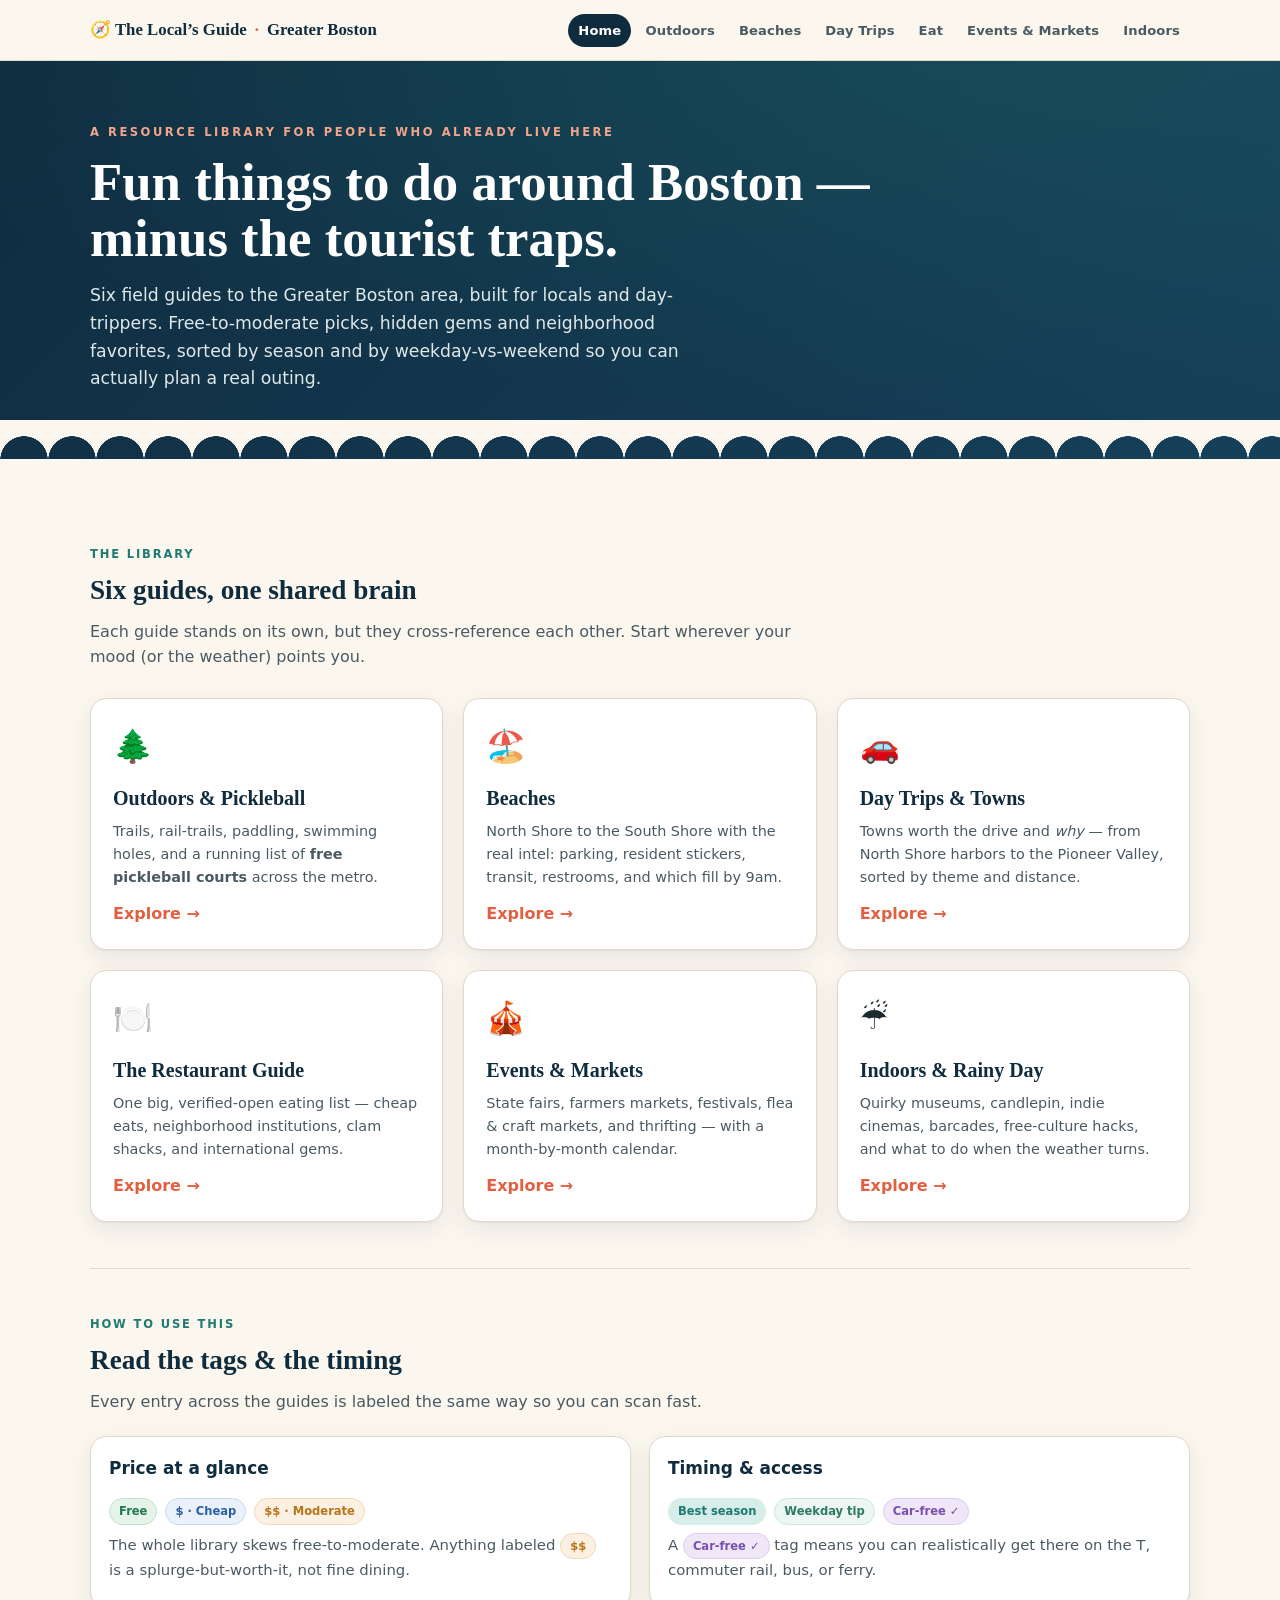
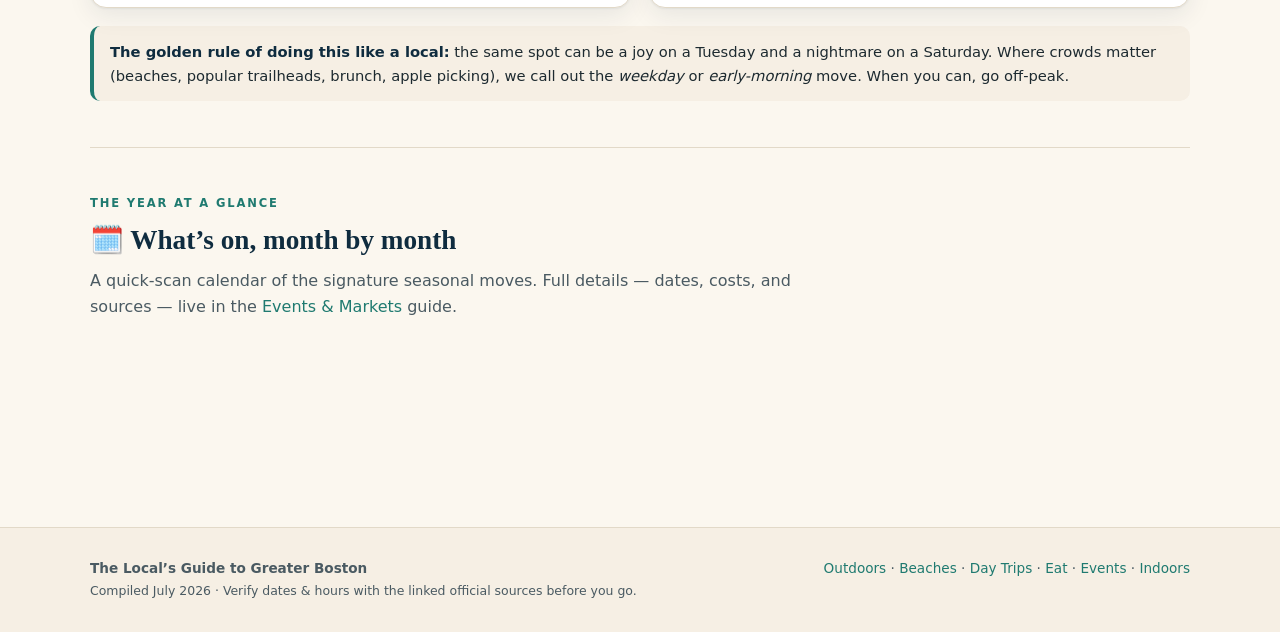
==== boston-guide/index.html @ 4d0a85d5 "Add Boston local's guide scaffolding: design system and home page Co-Authored-By: Claude Opus 4.8 <n" ====
<!DOCTYPE html>
<html lang="en">
<head>
<meta charset="utf-8">
<meta name="viewport" content="width=device-width, initial-scale=1">
<title>The Local's Guide to Greater Boston</title>
<meta name="description" content="A locals-first resource library for the Greater Boston area: outdoor recreation, beaches, day trips, restaurants, events & markets, and rainy-day ideas. Free-to-moderate, hidden gems over tourist traps.">
<link rel="stylesheet" href="guide.css">
</head>
<body>
<header class="topbar">
  <div class="wrap">
    <a class="brand" href="index.html">🧭 The Local&rsquo;s Guide <span class="dot">·</span> Greater Boston</a>
    <nav class="navlinks">
      <a href="index.html" class="active">Home</a>
      <a href="outdoor.html">Outdoors</a>
      <a href="beaches.html">Beaches</a>
      <a href="daytrips.html">Day Trips</a>
      <a href="restaurants.html">Eat</a>
      <a href="events.html">Events &amp; Markets</a>
      <a href="indoor.html">Indoors</a>
    </nav>
  </div>
</header>

<section class="hero">
  <div class="wrap">
    <p class="eyebrow">A resource library for people who already live here</p>
    <h1>Fun things to do around Boston &mdash;<br>minus the tourist traps.</h1>
    <p>Six field guides to the Greater Boston area, built for locals and day-trippers. Free-to-moderate picks, hidden gems and neighborhood favorites, sorted by season and by weekday-vs-weekend so you can actually plan a real outing.</p>
  </div>
  <div class="wave"></div>
</section>

<main>
<div class="wrap">

  <section class="section" id="library">
    <p class="kicker">The Library</p>
    <h2>Six guides, one shared brain</h2>
    <p class="lede">Each guide stands on its own, but they cross-reference each other. Start wherever your mood (or the weather) points you.</p>

    <div class="hub">
      <a class="hubcard" href="outdoor.html">
        <span class="ic">🌲</span>
        <h3>Outdoors &amp; Pickleball</h3>
        <p>Trails, rail-trails, paddling, swimming holes, and a running list of <strong>free pickleball courts</strong> across the metro.</p>
        <span class="arrow">Explore →</span>
      </a>
      <a class="hubcard" href="beaches.html">
        <span class="ic">🏖️</span>
        <h3>Beaches</h3>
        <p>North Shore to the South Shore with the real intel: parking, resident stickers, transit, restrooms, and which fill by 9am.</p>
        <span class="arrow">Explore →</span>
      </a>
      <a class="hubcard" href="daytrips.html">
        <span class="ic">🚗</span>
        <h3>Day Trips &amp; Towns</h3>
        <p>Towns worth the drive and <em>why</em> &mdash; from North Shore harbors to the Pioneer Valley, sorted by theme and distance.</p>
        <span class="arrow">Explore →</span>
      </a>
      <a class="hubcard" href="restaurants.html">
        <span class="ic">🍽️</span>
        <h3>The Restaurant Guide</h3>
        <p>One big, verified-open eating list &mdash; cheap eats, neighborhood institutions, clam shacks, and international gems.</p>
        <span class="arrow">Explore →</span>
      </a>
      <a class="hubcard" href="events.html">
        <span class="ic">🎪</span>
        <h3>Events &amp; Markets</h3>
        <p>State fairs, farmers markets, festivals, flea &amp; craft markets, and thrifting &mdash; with a month-by-month calendar.</p>
        <span class="arrow">Explore →</span>
      </a>
      <a class="hubcard" href="indoor.html">
        <span class="ic">☔</span>
        <h3>Indoors &amp; Rainy Day</h3>
        <p>Quirky museums, candlepin, indie cinemas, barcades, free-culture hacks, and what to do when the weather turns.</p>
        <span class="arrow">Explore →</span>
      </a>
    </div>
  </section>

  <hr class="divider">

  <section class="section" id="how">
    <p class="kicker">How to use this</p>
    <h2>Read the tags &amp; the timing</h2>
    <p class="lede">Every entry across the guides is labeled the same way so you can scan fast.</p>

    <div class="grid cols-2">
      <div class="card">
        <h4>Price at a glance</h4>
        <div class="legend">
          <span class="tag free">Free</span>
          <span class="tag cheap">$ &middot; Cheap</span>
          <span class="tag mod">$$ &middot; Moderate</span>
        </div>
        <p class="small">The whole library skews free-to-moderate. Anything labeled <span class="tag mod">$$</span> is a splurge-but-worth-it, not fine dining.</p>
      </div>
      <div class="card">
        <h4>Timing &amp; access</h4>
        <div class="legend">
          <span class="tag season">Best season</span>
          <span class="tag weekday">Weekday tip</span>
          <span class="tag transit">Car-free ✓</span>
        </div>
        <p class="small">A <span class="tag transit">Car-free ✓</span> tag means you can realistically get there on the T, commuter rail, bus, or ferry.</p>
      </div>
    </div>

    <div class="callout tip">
      <strong>The golden rule of doing this like a local:</strong> the same spot can be a joy on a Tuesday and a nightmare on a Saturday. Where crowds matter (beaches, popular trailheads, brunch, apple picking), we call out the <em>weekday</em> or <em>early-morning</em> move. When you can, go off-peak.
    </div>
  </section>

  <hr class="divider">

  <!-- CALENDAR PLACEHOLDER: populated from events research -->
  <section class="section" id="calendar">
    <p class="kicker">The year at a glance</p>
    <h2>🗓️ What&rsquo;s on, month by month</h2>
    <p class="lede">A quick-scan calendar of the signature seasonal moves. Full details &mdash; dates, costs, and sources &mdash; live in the <a href="events.html">Events &amp; Markets</a> guide.</p>
    <div class="calgrid" id="year-calendar">
      <!-- filled in after events research -->
    </div>
  </section>

</div>
</main>

<footer>
  <div class="wrap">
    <div>
      <strong>The Local&rsquo;s Guide to Greater Boston</strong><br>
      <span class="updated">Compiled July 2026 · Verify dates &amp; hours with the linked official sources before you go.</span>
    </div>
    <div class="backlink">
      <a href="outdoor.html">Outdoors</a> ·
      <a href="beaches.html">Beaches</a> ·
      <a href="daytrips.html">Day Trips</a> ·
      <a href="restaurants.html">Eat</a> ·
      <a href="events.html">Events</a> ·
      <a href="indoor.html">Indoors</a>
    </div>
  </div>
</footer>
</body>
</html>
---- boston-guide/guide.css ----
/* ===========================================================
   Greater Boston Local's Guide — shared design system
   Coastal New England palette · editorial travel-guide look
   Light + dark aware · print friendly · fully responsive
   =========================================================== */

:root {
  --navy:      #0f2c3f;
  --navy-2:    #16405a;
  --teal:      #1f7a70;
  --teal-soft: #d7ede9;
  --sand:      #f6efe4;
  --sand-2:    #efe4d2;
  --coral:     #e2603f;
  --coral-2:   #f2a58c;
  --gold:      #d99b2b;
  --ink:       #1d2a30;
  --ink-soft:  #4a5a62;
  --line:      #e2d9c8;
  --card:      #ffffff;
  --bg:        #fbf7ef;
  --shadow:    0 1px 2px rgba(15,44,63,.06), 0 8px 24px rgba(15,44,63,.08);
  --radius:    16px;
  --maxw:      1140px;
  --sans: "Segoe UI", system-ui, -apple-system, Roboto, Helvetica, Arial, sans-serif;
  --serif: Georgia, "Iowan Old Style", "Palatino Linotype", "Times New Roman", serif;
}

@media (prefers-color-scheme: dark) {
  :root {
    --navy: #cfe6ea; --navy-2:#9fc6cf;
    --sand:#16232a; --sand-2:#1b2c33;
    --ink:#e8eef0; --ink-soft:#a9bcc2;
    --line:#2a3d45; --card:#152329; --bg:#0e1a1f;
    --teal:#4fb3a6; --teal-soft:#173b39;
    --shadow: 0 1px 2px rgba(0,0,0,.3), 0 10px 28px rgba(0,0,0,.35);
  }
}

* { box-sizing: border-box; }
html { scroll-behavior: smooth; }
body {
  margin: 0; background: var(--bg); color: var(--ink);
  font-family: var(--sans); line-height: 1.6;
  -webkit-font-smoothing: antialiased;
}
a { color: var(--teal); text-decoration: none; }
a:hover { text-decoration: underline; }
img { max-width: 100%; }

.wrap { max-width: var(--maxw); margin: 0 auto; padding: 0 20px; }

/* ---------- Top nav ---------- */
.topbar {
  position: sticky; top: 0; z-index: 50;
  background: color-mix(in srgb, var(--bg) 86%, transparent);
  backdrop-filter: blur(10px);
  border-bottom: 1px solid var(--line);
}
.topbar .wrap { display: flex; align-items: center; gap: 18px; height: 60px; }
.brand { font-family: var(--serif); font-weight: 700; color: var(--navy);
  font-size: 1.05rem; white-space: nowrap; display:flex; align-items:center; gap:8px; }
.brand:hover { text-decoration: none; }
.brand .dot { color: var(--coral); }
.navlinks { margin-left: auto; display: flex; gap: 4px; flex-wrap: wrap; }
.navlinks a {
  color: var(--ink-soft); font-size: .82rem; font-weight: 600;
  padding: 6px 10px; border-radius: 999px; letter-spacing: .01em;
}
.navlinks a:hover { background: var(--teal-soft); color: var(--navy); text-decoration: none; }
.navlinks a.active { background: var(--navy); color: #fff; }

/* ---------- Hero ---------- */
.hero {
  background:
    radial-gradient(1200px 400px at 80% -10%, color-mix(in srgb, var(--teal) 30%, transparent), transparent),
    linear-gradient(135deg, var(--navy), var(--navy-2));
  color: #f4efe4; padding: 62px 0 66px; position: relative; overflow: hidden;
}
.hero .wrap { position: relative; z-index: 2; }
.hero .eyebrow { text-transform: uppercase; letter-spacing: .22em; font-size: .72rem;
  color: var(--coral-2); font-weight: 700; margin: 0 0 14px; }
.hero h1 { font-family: var(--serif); font-size: clamp(2rem, 5vw, 3.3rem);
  line-height: 1.05; margin: 0 0 16px; color: #fff; }
.hero p { font-size: 1.08rem; max-width: 640px; color: #dfe8ea; margin: 0; }
.hero .wave { position:absolute; left:0; right:0; bottom:-1px; height:40px; z-index:1;
  background: var(--bg);
  -webkit-mask: radial-gradient(24px at 24px 40px, transparent 98%, #000) repeat-x;
  mask: radial-gradient(24px at 24px 40px, transparent 98%, #000) repeat-x;
  -webkit-mask-size: 48px 40px; mask-size: 48px 40px; }

/* ---------- Section headings ---------- */
main { padding: 40px 0 80px; }
.section { margin: 46px 0; scroll-margin-top: 76px; }
.section > h2 {
  font-family: var(--serif); font-size: 1.7rem; color: var(--navy);
  margin: 0 0 6px; display: flex; align-items: center; gap: 12px;
}
.section > h2 .ic { font-size: 1.5rem; }
.section > .lede { color: var(--ink-soft); margin: 0 0 22px; max-width: 720px; }
h3 { font-family: var(--serif); color: var(--navy); font-size: 1.25rem; margin: 30px 0 12px; }
.kicker { text-transform: uppercase; letter-spacing: .16em; font-size: .72rem;
  color: var(--teal); font-weight: 700; margin: 0 0 6px; }

/* ---------- Cards ---------- */
.grid { display: grid; gap: 18px; }
.grid.cols-2 { grid-template-columns: repeat(2, 1fr); }
.grid.cols-3 { grid-template-columns: repeat(3, 1fr); }
@media (max-width: 860px){ .grid.cols-2, .grid.cols-3 { grid-template-columns: 1fr; } }

.card {
  background: var(--card); border: 1px solid var(--line); border-radius: var(--radius);
  padding: 18px 18px 16px; box-shadow: var(--shadow); position: relative;
}
.card h4 { margin: 0 0 4px; font-size: 1.06rem; color: var(--navy);
  font-family: var(--sans); font-weight: 700; }
.card .where { font-size: .8rem; color: var(--teal); font-weight: 600; margin: 0 0 8px;
  display:flex; align-items:center; gap:5px; }
.card p { margin: 8px 0; font-size: .93rem; }
.card .meta { display: flex; flex-wrap: wrap; gap: 6px; margin-top: 10px; }

/* ---------- Tags / pills ---------- */
.tag { display: inline-flex; align-items:center; gap:4px;
  font-size: .72rem; font-weight: 600; padding: 3px 9px; border-radius: 999px;
  background: var(--sand-2); color: var(--ink-soft); border: 1px solid var(--line); }
.tag.free   { background: #e5f3e8; color: #1f7a4d; border-color:#bfe3ca; }
.tag.cheap  { background: #eaf1fb; color: #2b5fa8; border-color:#c7d9f2; }
.tag.mod    { background: #fbf0e2; color: #b9741a; border-color:#f0d9b6; }
.tag.season { background: var(--teal-soft); color: var(--teal); border-color: transparent; }
.tag.transit{ background:#efe7f7; color:#7a4fb0; border-color:#ddccf0; }
.tag.weekday{ background:#eef6f2; color:#2c7a63; border-color:#cbe6db; }
@media (prefers-color-scheme: dark){
  .tag.free{background:#14331f;color:#7fd6a0;border-color:#1f5236}
  .tag.cheap{background:#132a44;color:#8fb8ec;border-color:#244163}
  .tag.mod{background:#3a2a12;color:#e2b06a;border-color:#5a411c}
  .tag.transit{background:#2a1f3d;color:#c3a6ea;border-color:#41335e}
  .tag.weekday{background:#12312a;color:#78cbb2;border-color:#1f4a40}
}

/* ---------- Callout ---------- */
.callout { border-left: 4px solid var(--coral); background: var(--sand);
  border-radius: 10px; padding: 14px 16px; margin: 18px 0; font-size: .92rem; }
.callout.tip { border-color: var(--teal); }
.callout strong { color: var(--navy); }

/* ---------- Tables (calendars, quick lists) ---------- */
.tablewrap { overflow-x: auto; border-radius: var(--radius); border: 1px solid var(--line);
  box-shadow: var(--shadow); }
table { border-collapse: collapse; width: 100%; min-width: 560px; background: var(--card); }
th, td { text-align: left; padding: 11px 14px; border-bottom: 1px solid var(--line);
  font-size: .9rem; vertical-align: top; }
thead th { background: var(--navy); color: #fff; font-size: .78rem;
  text-transform: uppercase; letter-spacing: .06em; position: sticky; top: 0; }
tbody tr:hover { background: color-mix(in srgb, var(--teal-soft) 50%, transparent); }
td .mo { font-weight: 700; color: var(--coral); }

/* ---------- Calendar chips ---------- */
.calgrid { display: grid; grid-template-columns: repeat(4, 1fr); gap: 12px; }
@media (max-width: 860px){ .calgrid { grid-template-columns: repeat(2,1fr);} }
@media (max-width: 520px){ .calgrid { grid-template-columns: 1fr;} }
.mcard { background: var(--card); border:1px solid var(--line); border-radius: 14px;
  padding: 14px; box-shadow: var(--shadow); }
.mcard h4 { margin:0 0 8px; color: var(--coral); font-family: var(--serif);
  font-size: 1.05rem; border-bottom: 1px dashed var(--line); padding-bottom: 6px; }
.mcard ul { margin: 0; padding-left: 16px; font-size: .84rem; }
.mcard li { margin: 4px 0; }

/* ---------- Anchor list / TOC ---------- */
.toc { display: grid; grid-template-columns: repeat(3,1fr); gap: 12px; margin: 26px 0; }
@media (max-width: 860px){ .toc { grid-template-columns: 1fr 1fr; } }
@media (max-width: 520px){ .toc { grid-template-columns: 1fr; } }
.toc a { display: flex; gap: 10px; align-items: center; background: var(--card);
  border: 1px solid var(--line); border-radius: 12px; padding: 12px 14px;
  color: var(--navy); font-weight: 600; font-size: .92rem; box-shadow: var(--shadow); }
.toc a:hover { text-decoration: none; border-color: var(--teal); transform: translateY(-1px); }
.toc a .ic { font-size: 1.3rem; }

/* ---------- Library hub cards (index) ---------- */
.hub { display: grid; grid-template-columns: repeat(3,1fr); gap: 20px; margin-top: 28px; }
@media (max-width: 900px){ .hub { grid-template-columns: 1fr 1fr; } }
@media (max-width: 600px){ .hub { grid-template-columns: 1fr; } }
.hubcard { display: block; background: var(--card); border: 1px solid var(--line);
  border-radius: var(--radius); padding: 22px; box-shadow: var(--shadow);
  color: var(--ink); transition: transform .15s ease, border-color .15s ease; }
.hubcard:hover { text-decoration: none; transform: translateY(-3px); border-color: var(--teal); }
.hubcard .ic { font-size: 2rem; display:block; margin-bottom: 10px; }
.hubcard h3 { margin: 0 0 6px; color: var(--navy); }
.hubcard p { margin: 0; color: var(--ink-soft); font-size: .9rem; }
.hubcard .arrow { color: var(--coral); font-weight: 700; margin-top: 12px; display:inline-block; }

/* ---------- Legend ---------- */
.legend { display:flex; flex-wrap:wrap; gap:8px; margin: 16px 0 4px; }

/* ---------- Footer ---------- */
footer { border-top: 1px solid var(--line); background: var(--sand);
  padding: 30px 0; margin-top: 60px; color: var(--ink-soft); font-size: .85rem; }
footer .wrap { display:flex; flex-wrap:wrap; gap: 14px; justify-content: space-between; }
footer a { color: var(--teal); }

/* ---------- Misc ---------- */
.small { font-size: .8rem; color: var(--ink-soft); }
.divider { height:1px; background: var(--line); border:0; margin: 34px 0; }
ul.clean { list-style: none; padding-left: 0; }
ul.clean li { padding: 8px 0; border-bottom: 1px dashed var(--line); }
.updated { font-size:.78rem; color: var(--ink-soft); }

@media print {
  .topbar, footer .backlink { display:none; }
  body { background:#fff; }
  .card, .mcard, .tablewrap { box-shadow:none; }
  a { color: inherit; text-decoration: none; }
}
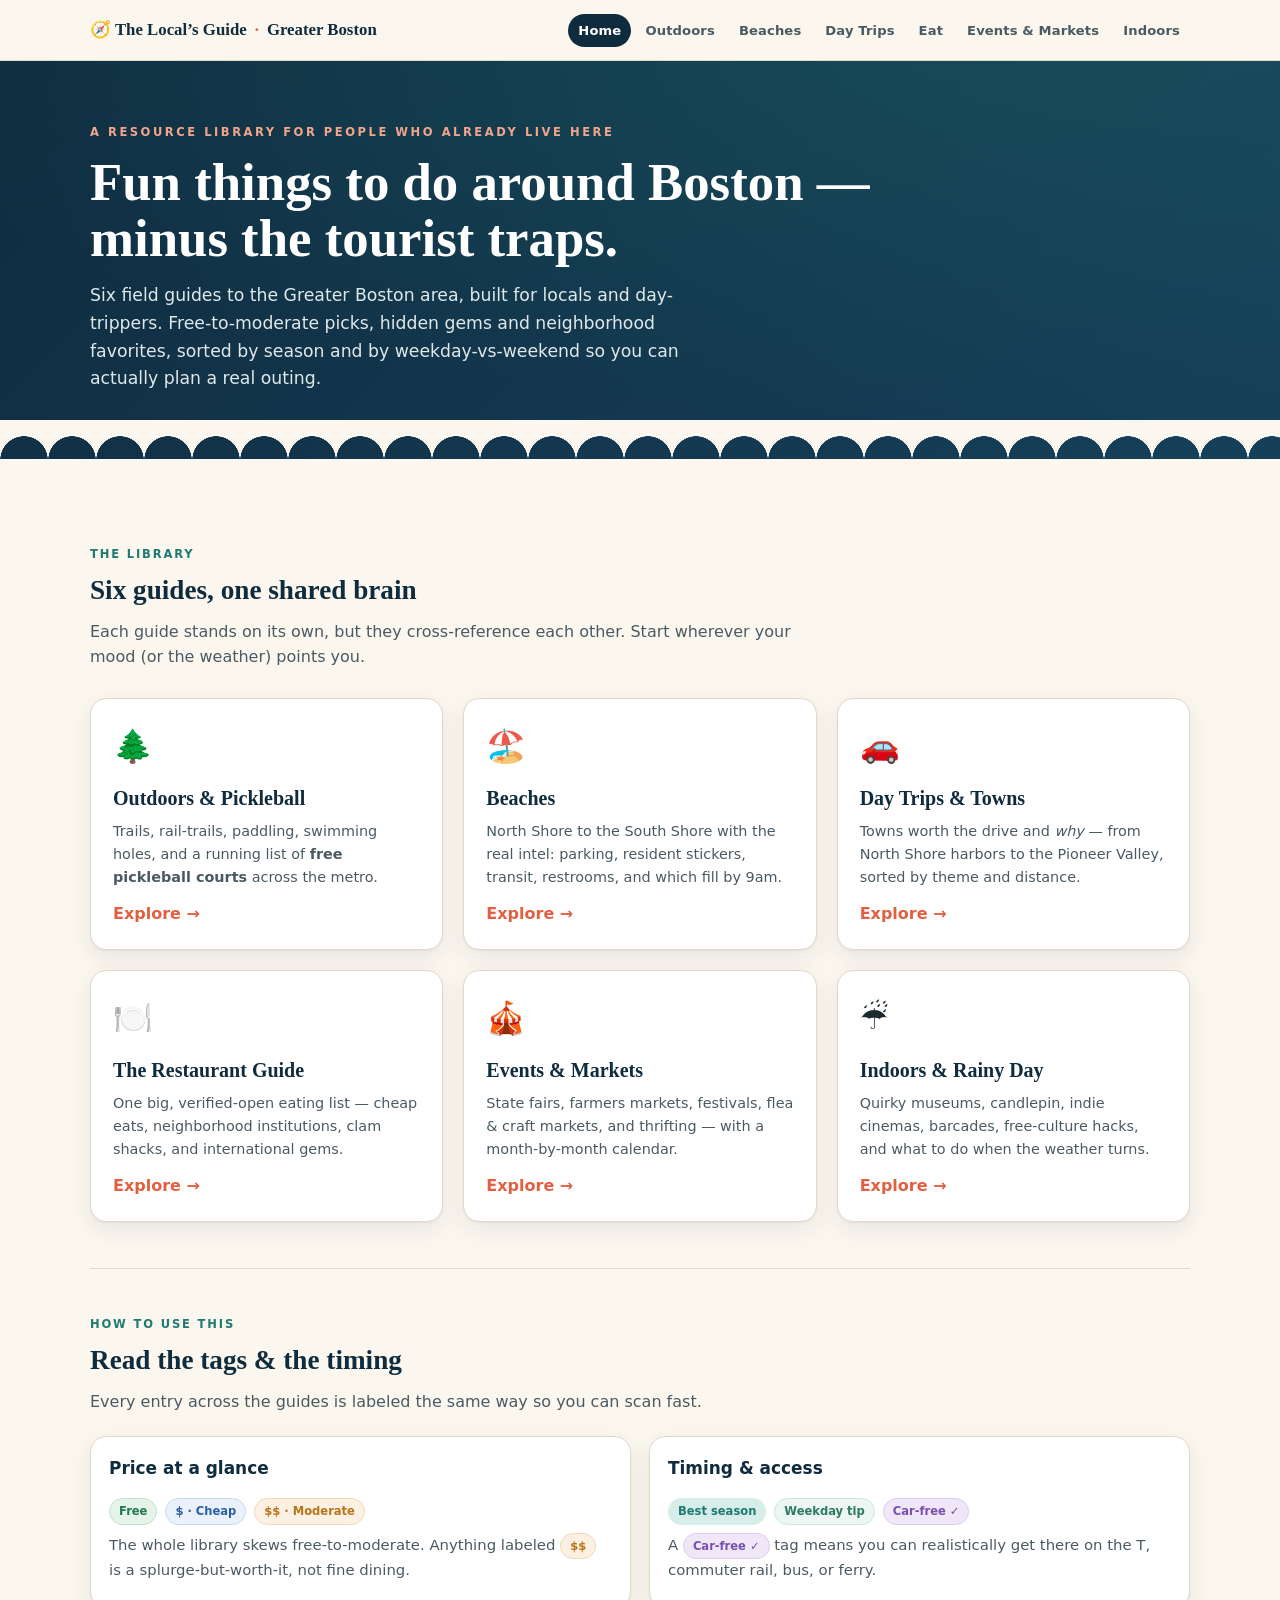
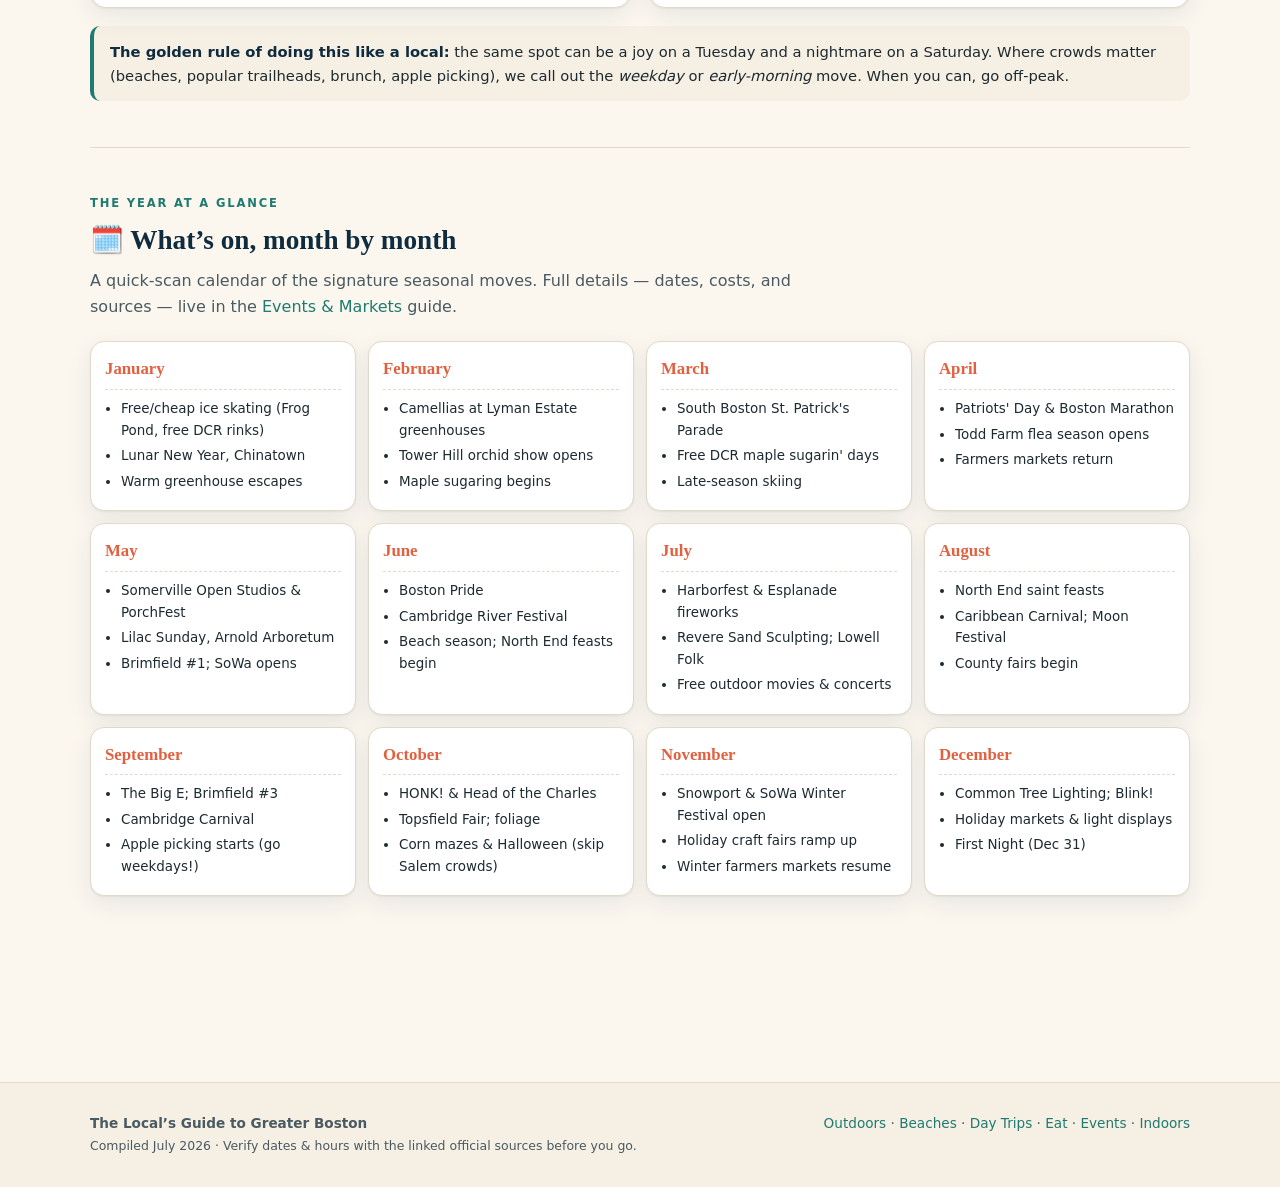
==== commit bf7755e3: "Add complete Boston local's guide: 6 field guides + home Six cross-linked, mobile/print-friendly HTM" ====
--- a/boston-guide/index.html
+++ b/boston-guide/index.html
@@ -121,7 +121,18 @@
     <h2>🗓️ What&rsquo;s on, month by month</h2>
     <p class="lede">A quick-scan calendar of the signature seasonal moves. Full details &mdash; dates, costs, and sources &mdash; live in the <a href="events.html">Events &amp; Markets</a> guide.</p>
     <div class="calgrid" id="year-calendar">
-      <!-- filled in after events research -->
+      <div class="mcard"><h4>January</h4><ul><li>Free/cheap ice skating (Frog Pond, free DCR rinks)</li><li>Lunar New Year, Chinatown</li><li>Warm greenhouse escapes</li></ul></div>
+      <div class="mcard"><h4>February</h4><ul><li>Camellias at Lyman Estate greenhouses</li><li>Tower Hill orchid show opens</li><li>Maple sugaring begins</li></ul></div>
+      <div class="mcard"><h4>March</h4><ul><li>South Boston St. Patrick's Parade</li><li>Free DCR maple sugarin' days</li><li>Late-season skiing</li></ul></div>
+      <div class="mcard"><h4>April</h4><ul><li>Patriots' Day &amp; Boston Marathon</li><li>Todd Farm flea season opens</li><li>Farmers markets return</li></ul></div>
+      <div class="mcard"><h4>May</h4><ul><li>Somerville Open Studios &amp; PorchFest</li><li>Lilac Sunday, Arnold Arboretum</li><li>Brimfield #1; SoWa opens</li></ul></div>
+      <div class="mcard"><h4>June</h4><ul><li>Boston Pride</li><li>Cambridge River Festival</li><li>Beach season; North End feasts begin</li></ul></div>
+      <div class="mcard"><h4>July</h4><ul><li>Harborfest &amp; Esplanade fireworks</li><li>Revere Sand Sculpting; Lowell Folk</li><li>Free outdoor movies &amp; concerts</li></ul></div>
+      <div class="mcard"><h4>August</h4><ul><li>North End saint feasts</li><li>Caribbean Carnival; Moon Festival</li><li>County fairs begin</li></ul></div>
+      <div class="mcard"><h4>September</h4><ul><li>The Big E; Brimfield #3</li><li>Cambridge Carnival</li><li>Apple picking starts (go weekdays!)</li></ul></div>
+      <div class="mcard"><h4>October</h4><ul><li>HONK! &amp; Head of the Charles</li><li>Topsfield Fair; foliage</li><li>Corn mazes &amp; Halloween (skip Salem crowds)</li></ul></div>
+      <div class="mcard"><h4>November</h4><ul><li>Snowport &amp; SoWa Winter Festival open</li><li>Holiday craft fairs ramp up</li><li>Winter farmers markets resume</li></ul></div>
+      <div class="mcard"><h4>December</h4><ul><li>Common Tree Lighting; Blink!</li><li>Holiday markets &amp; light displays</li><li>First Night (Dec 31)</li></ul></div>
     </div>
   </section>
 
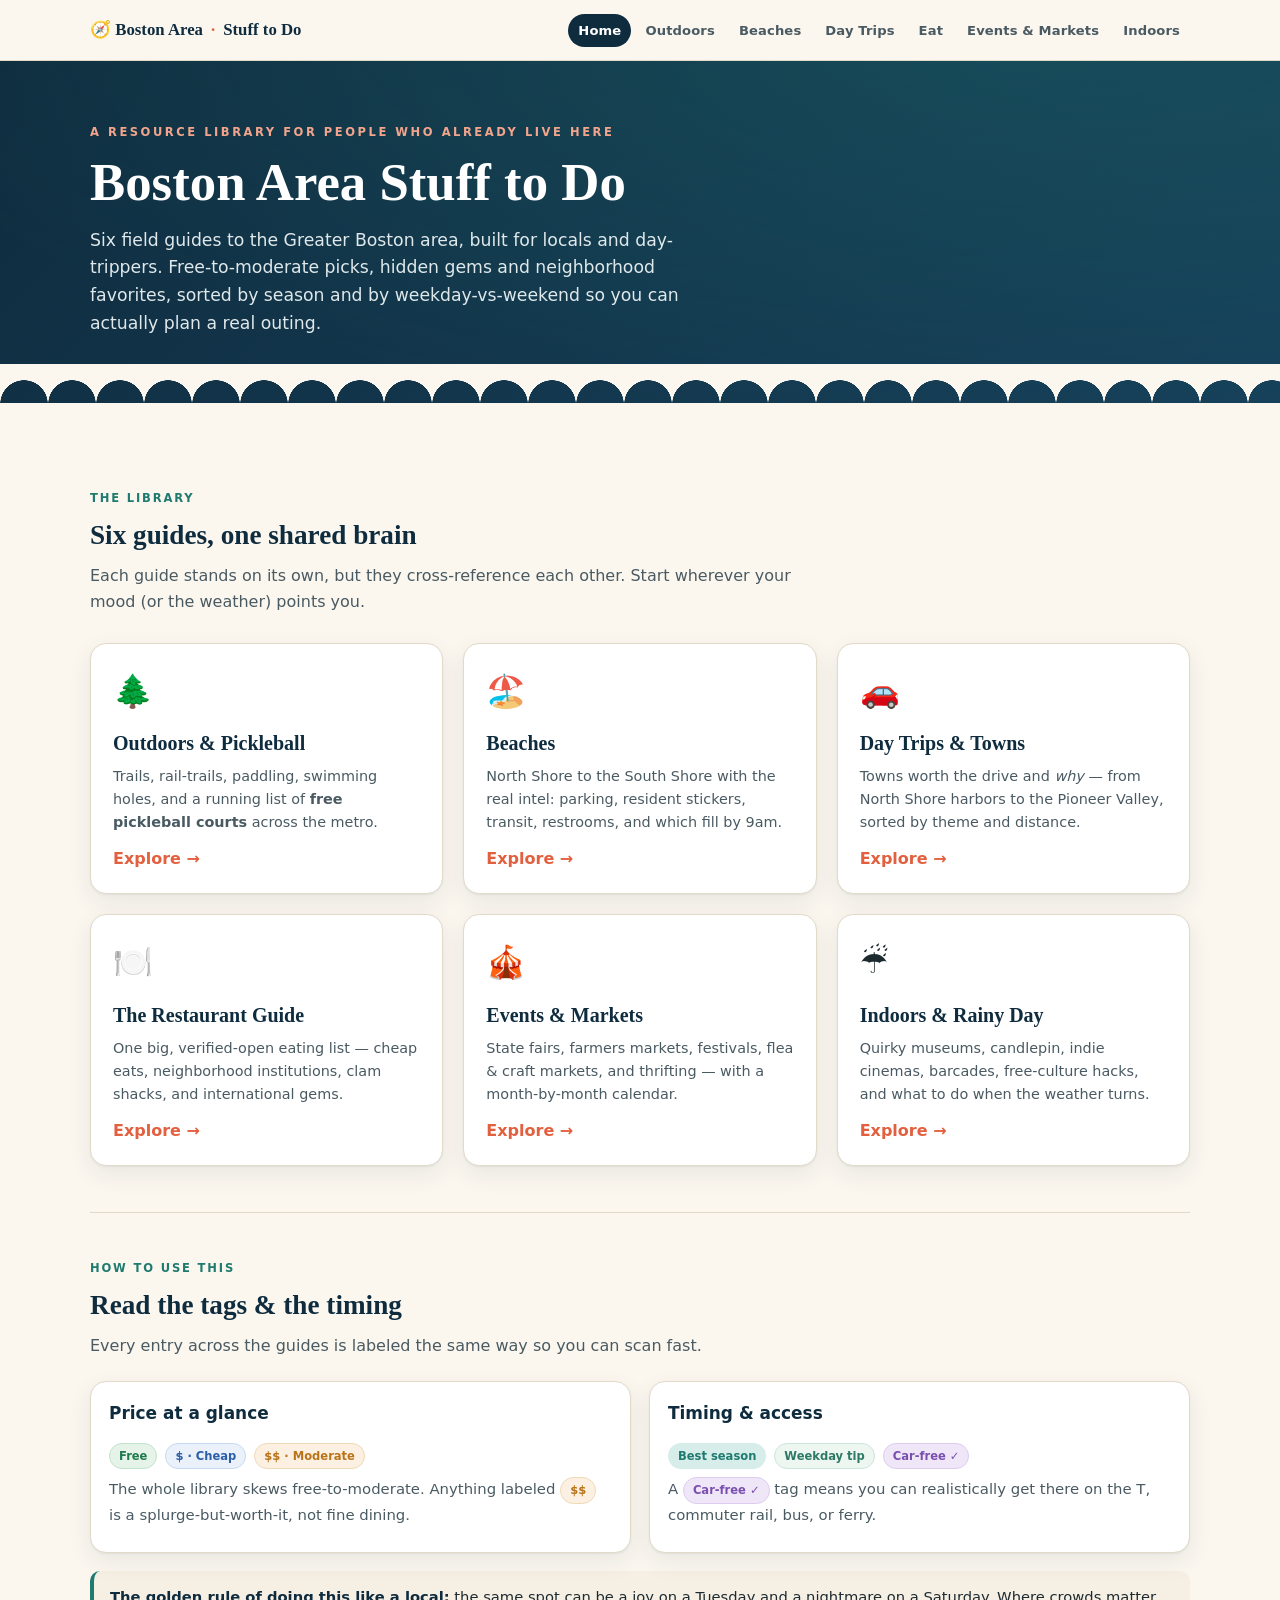
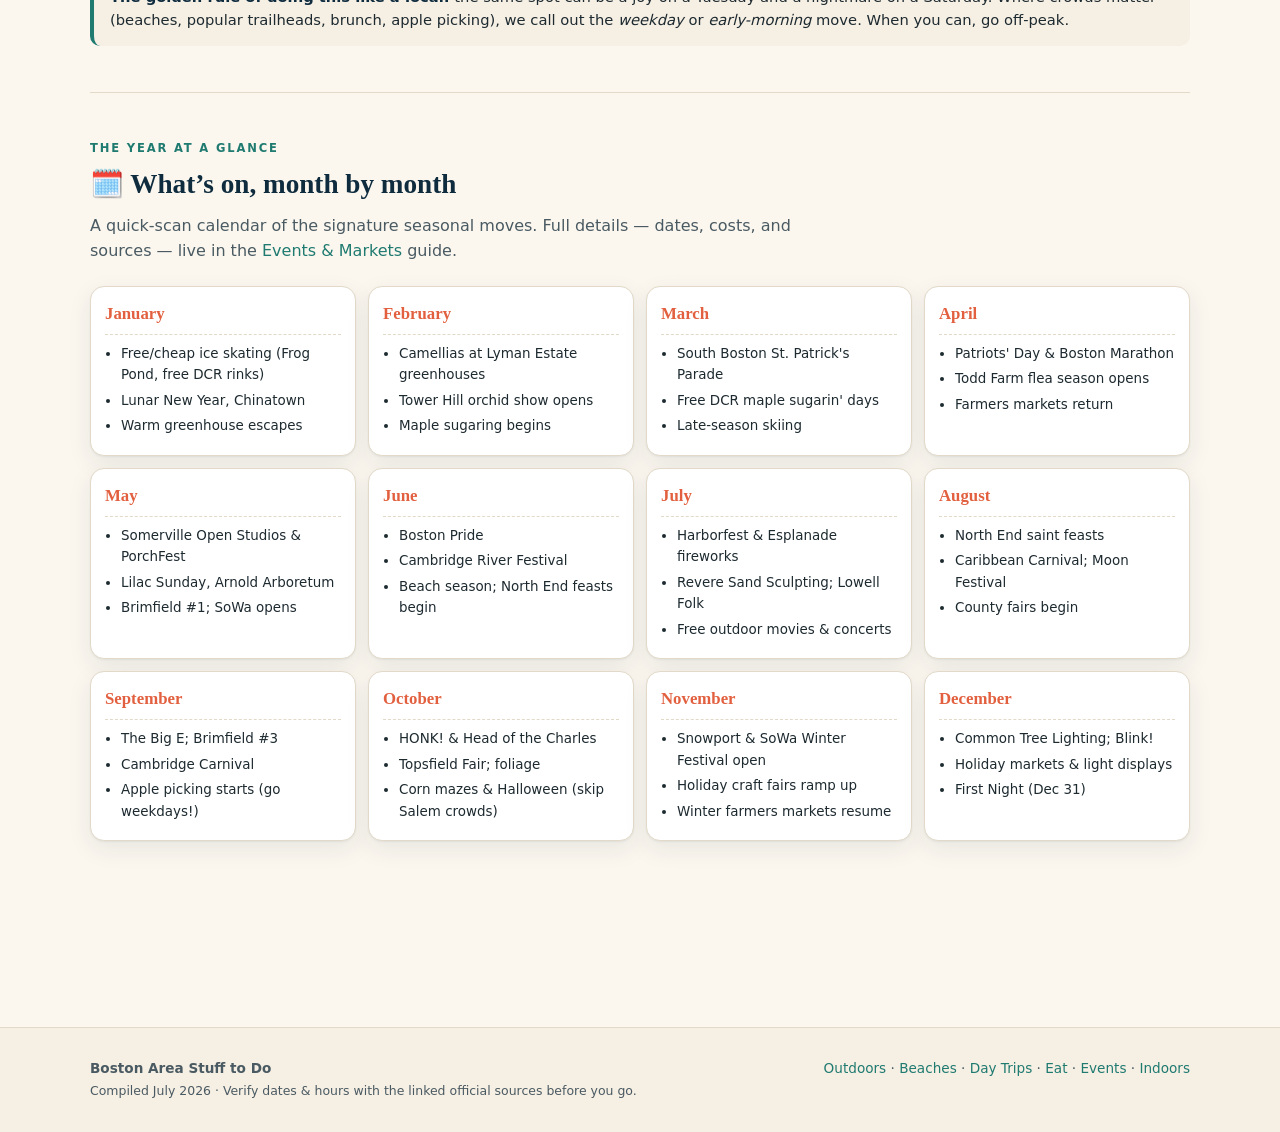
==== commit 62aa9350: "Rename guide to 'Boston Area Stuff to Do' Updates title, nav brand, page <title> tags, footers, READ" ====
--- a/boston-guide/index.html
+++ b/boston-guide/index.html
@@ -3,14 +3,14 @@
 <head>
 <meta charset="utf-8">
 <meta name="viewport" content="width=device-width, initial-scale=1">
-<title>The Local's Guide to Greater Boston</title>
+<title>Boston Area Stuff to Do</title>
 <meta name="description" content="A locals-first resource library for the Greater Boston area: outdoor recreation, beaches, day trips, restaurants, events & markets, and rainy-day ideas. Free-to-moderate, hidden gems over tourist traps.">
 <link rel="stylesheet" href="guide.css">
 </head>
 <body>
 <header class="topbar">
   <div class="wrap">
-    <a class="brand" href="index.html">🧭 The Local&rsquo;s Guide <span class="dot">·</span> Greater Boston</a>
+    <a class="brand" href="index.html">🧭 Boston Area <span class="dot">·</span> Stuff to Do</a>
     <nav class="navlinks">
       <a href="index.html" class="active">Home</a>
       <a href="outdoor.html">Outdoors</a>
@@ -26,7 +26,7 @@
 <section class="hero">
   <div class="wrap">
     <p class="eyebrow">A resource library for people who already live here</p>
-    <h1>Fun things to do around Boston &mdash;<br>minus the tourist traps.</h1>
+    <h1>Boston Area Stuff to Do</h1>
     <p>Six field guides to the Greater Boston area, built for locals and day-trippers. Free-to-moderate picks, hidden gems and neighborhood favorites, sorted by season and by weekday-vs-weekend so you can actually plan a real outing.</p>
   </div>
   <div class="wave"></div>
@@ -142,7 +142,7 @@
 <footer>
   <div class="wrap">
     <div>
-      <strong>The Local&rsquo;s Guide to Greater Boston</strong><br>
+      <strong>Boston Area Stuff to Do</strong><br>
       <span class="updated">Compiled July 2026 · Verify dates &amp; hours with the linked official sources before you go.</span>
     </div>
     <div class="backlink">
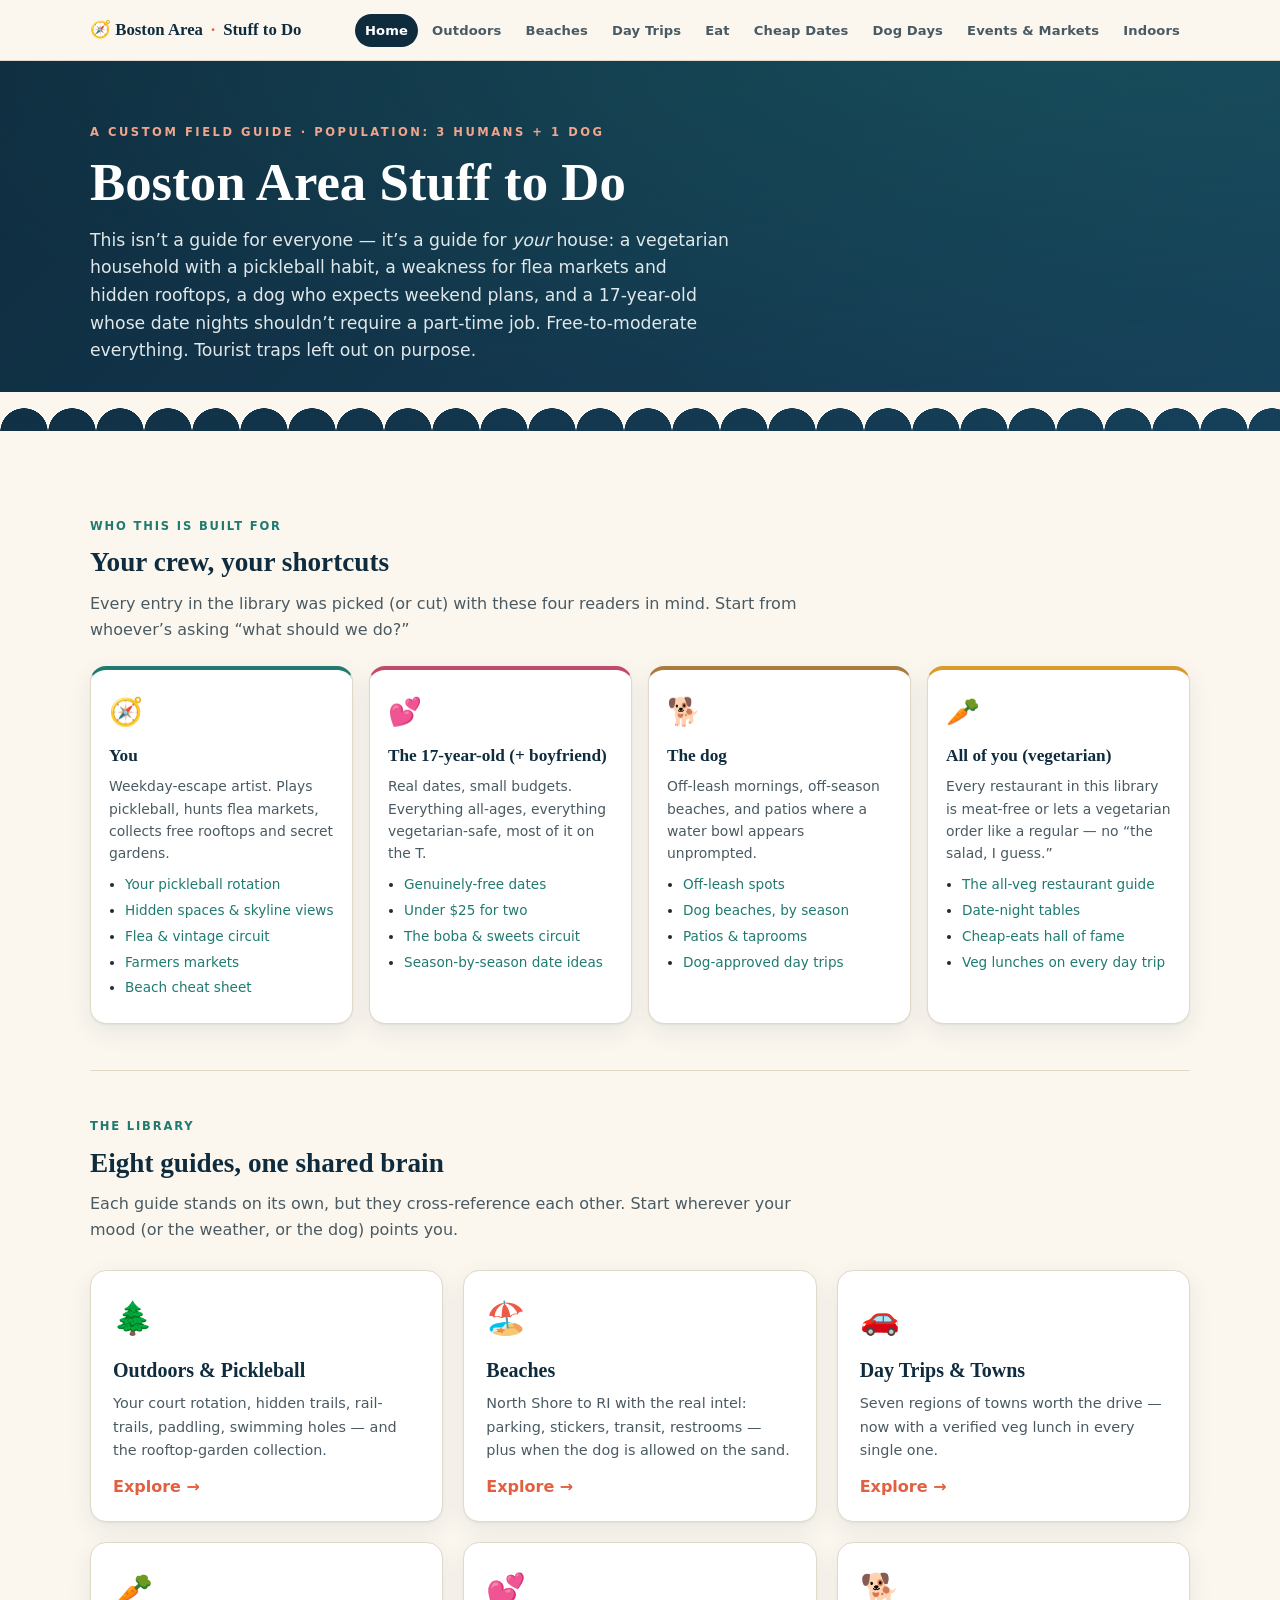
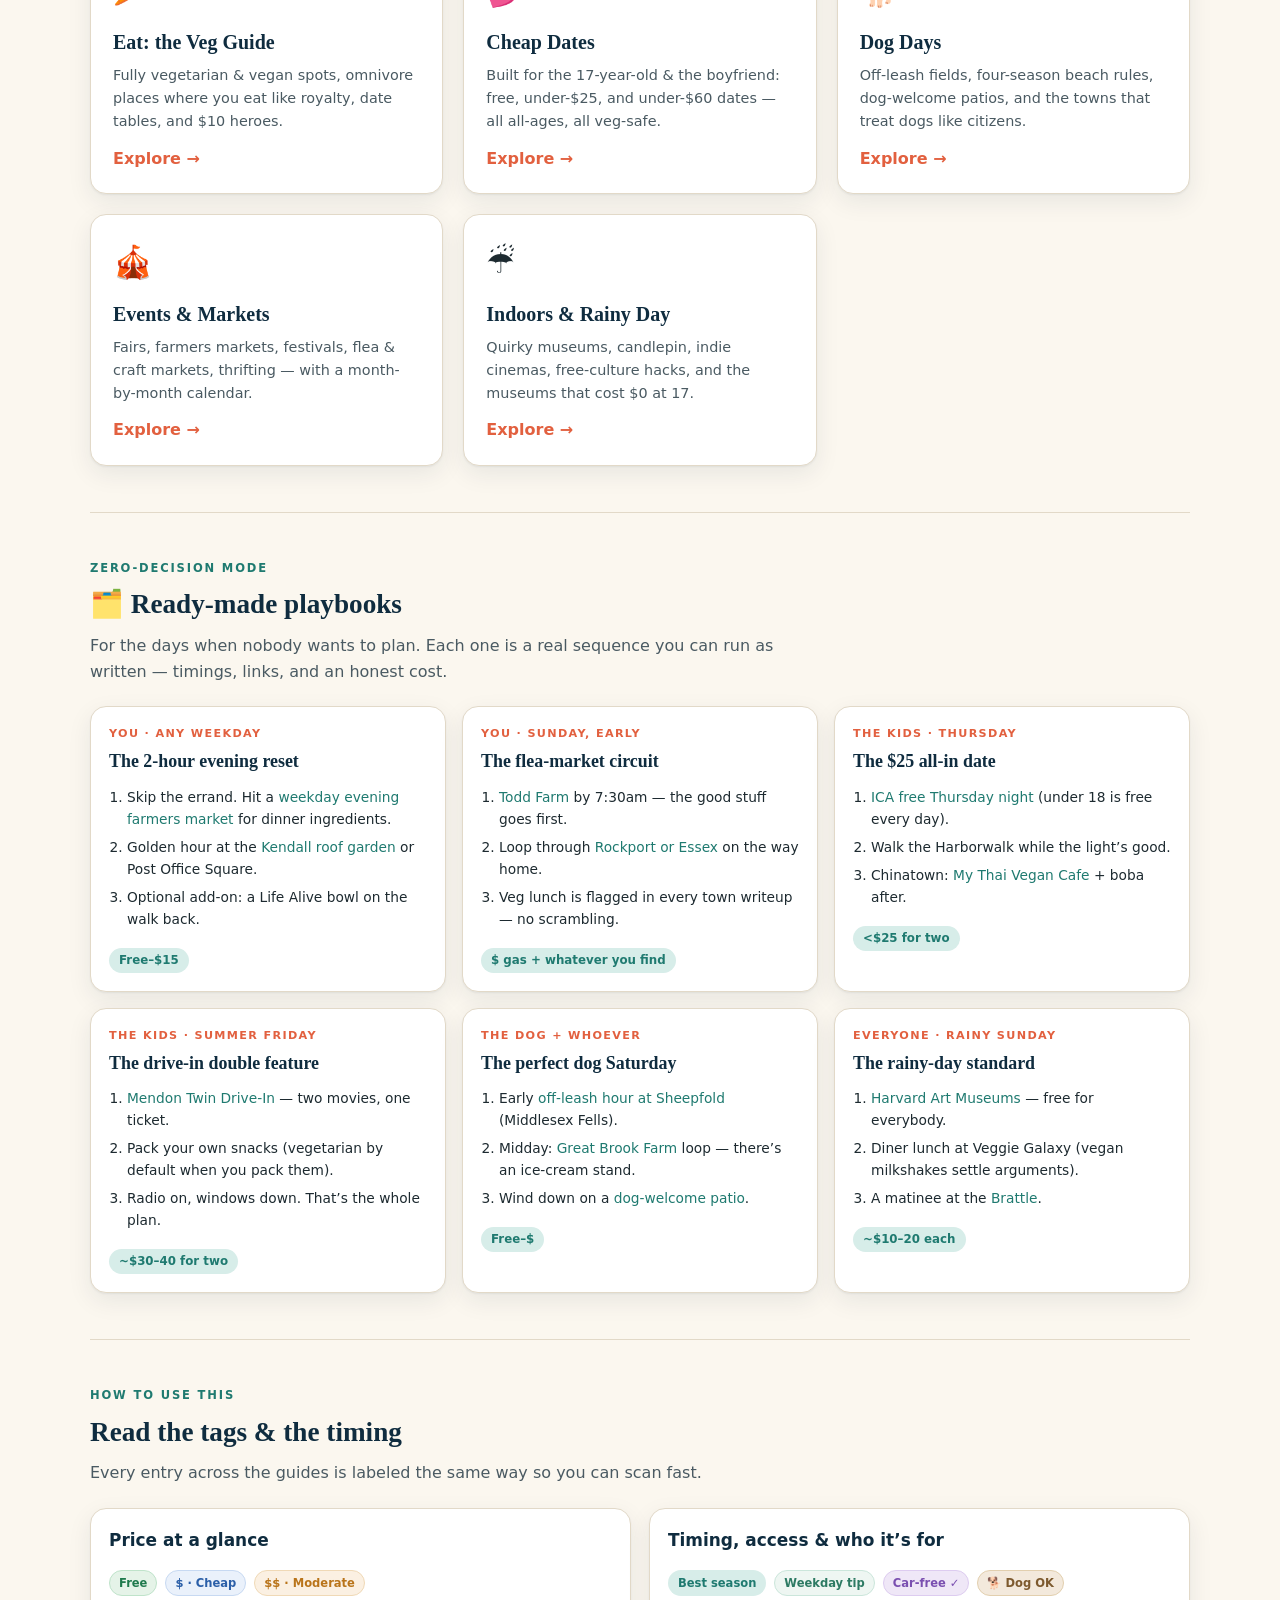
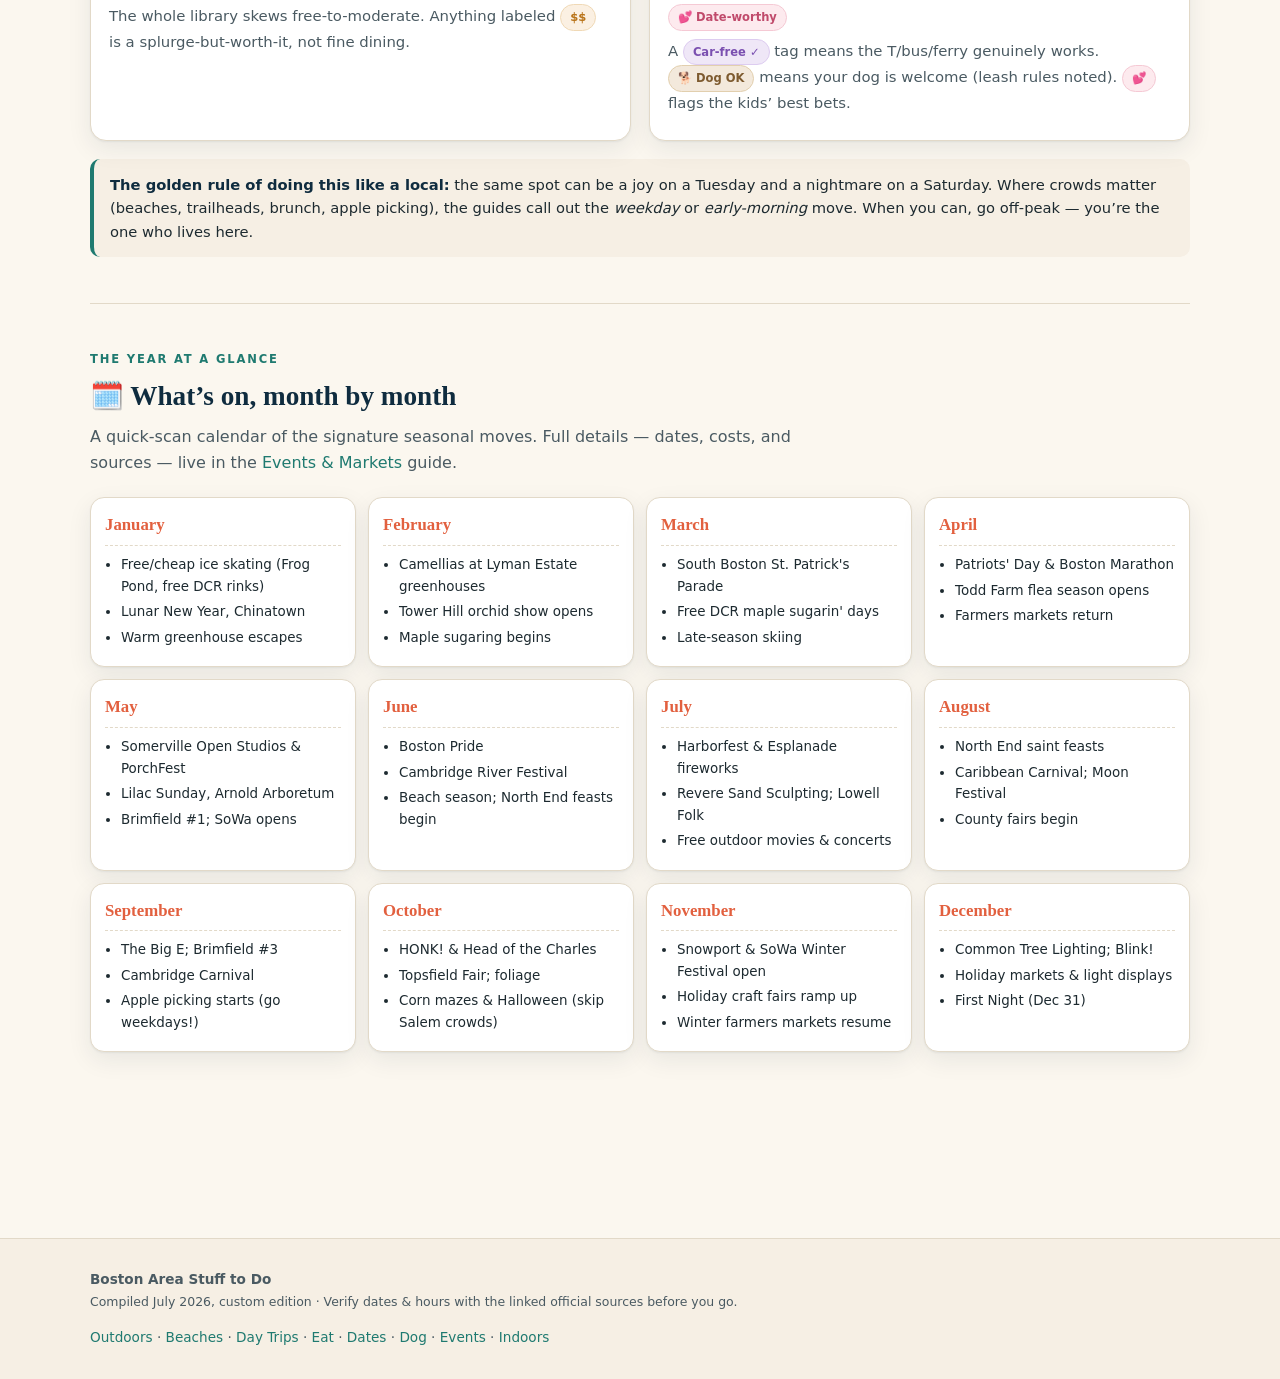
==== commit 9e663593: "Personalize guide: custom home, dog/date tags, nav for two new guides Start of the personalized rebu" ====
--- a/boston-guide/index.html
+++ b/boston-guide/index.html
@@ -4,7 +4,7 @@
 <meta charset="utf-8">
 <meta name="viewport" content="width=device-width, initial-scale=1">
 <title>Boston Area Stuff to Do</title>
-<meta name="description" content="A locals-first resource library for the Greater Boston area: outdoor recreation, beaches, day trips, restaurants, events & markets, and rainy-day ideas. Free-to-moderate, hidden gems over tourist traps.">
+<meta name="description" content="A custom Greater Boston field guide for one vegetarian household: pickleball, flea markets and hidden rooftops for you; affordable all-ages dates for the 17-year-old; off-leash adventures for the dog. Free-to-moderate, hidden gems over tourist traps.">
 <link rel="stylesheet" href="guide.css">
 </head>
 <body>
@@ -17,6 +17,8 @@
       <a href="beaches.html">Beaches</a>
       <a href="daytrips.html">Day Trips</a>
       <a href="restaurants.html">Eat</a>
+      <a href="dates.html">Cheap Dates</a>
+      <a href="dogs.html">Dog Days</a>
       <a href="events.html">Events &amp; Markets</a>
       <a href="indoor.html">Indoors</a>
     </nav>
@@ -25,9 +27,9 @@
 
 <section class="hero">
   <div class="wrap">
-    <p class="eyebrow">A resource library for people who already live here</p>
+    <p class="eyebrow">A custom field guide · population: 3 humans + 1 dog</p>
     <h1>Boston Area Stuff to Do</h1>
-    <p>Six field guides to the Greater Boston area, built for locals and day-trippers. Free-to-moderate picks, hidden gems and neighborhood favorites, sorted by season and by weekday-vs-weekend so you can actually plan a real outing.</p>
+    <p>This isn&rsquo;t a guide for everyone &mdash; it&rsquo;s a guide for <em>your</em> house: a vegetarian household with a pickleball habit, a weakness for flea markets and hidden rooftops, a dog who expects weekend plans, and a 17-year-old whose date nights shouldn&rsquo;t require a part-time job. Free-to-moderate everything. Tourist traps left out on purpose.</p>
   </div>
   <div class="wave"></div>
 </section>
@@ -35,48 +37,187 @@
 <main>
 <div class="wrap">
 
+  <section class="section" id="us">
+    <p class="kicker">Who this is built for</p>
+    <h2>Your crew, your shortcuts</h2>
+    <p class="lede">Every entry in the library was picked (or cut) with these four readers in mind. Start from whoever&rsquo;s asking &ldquo;what should we do?&rdquo;</p>
+
+    <div class="profiles">
+      <div class="profile p-you">
+        <span class="pic">🧭</span>
+        <h3>You</h3>
+        <p>Weekday-escape artist. Plays pickleball, hunts flea markets, collects free rooftops and secret gardens.</p>
+        <ul>
+          <li><a href="outdoor.html#pickleball">Your pickleball rotation</a></li>
+          <li><a href="outdoor.html#hidden">Hidden spaces &amp; skyline views</a></li>
+          <li><a href="events.html#flea">Flea &amp; vintage circuit</a></li>
+          <li><a href="events.html#farmers">Farmers markets</a></li>
+          <li><a href="beaches.html#cheatsheet">Beach cheat sheet</a></li>
+        </ul>
+      </div>
+      <div class="profile p-teen">
+        <span class="pic">💕</span>
+        <h3>The 17-year-old (+ boyfriend)</h3>
+        <p>Real dates, small budgets. Everything all-ages, everything vegetarian-safe, most of it on the T.</p>
+        <ul>
+          <li><a href="dates.html#free">Genuinely-free dates</a></li>
+          <li><a href="dates.html#under25">Under $25 for two</a></li>
+          <li><a href="dates.html#food">The boba &amp; sweets circuit</a></li>
+          <li><a href="dates.html#seasonal">Season-by-season date ideas</a></li>
+        </ul>
+      </div>
+      <div class="profile p-dog">
+        <span class="pic">🐕</span>
+        <h3>The dog</h3>
+        <p>Off-leash mornings, off-season beaches, and patios where a water bowl appears unprompted.</p>
+        <ul>
+          <li><a href="dogs.html#offleash">Off-leash spots</a></li>
+          <li><a href="dogs.html#beaches">Dog beaches, by season</a></li>
+          <li><a href="dogs.html#patios">Patios &amp; taprooms</a></li>
+          <li><a href="dogs.html#daytrips">Dog-approved day trips</a></li>
+        </ul>
+      </div>
+      <div class="profile p-all">
+        <span class="pic">🥕</span>
+        <h3>All of you (vegetarian)</h3>
+        <p>Every restaurant in this library is meat-free or lets a vegetarian order like a regular &mdash; no &ldquo;the salad, I guess.&rdquo;</p>
+        <ul>
+          <li><a href="restaurants.html">The all-veg restaurant guide</a></li>
+          <li><a href="restaurants.html#datenight">Date-night tables</a></li>
+          <li><a href="restaurants.html#cheap">Cheap-eats hall of fame</a></li>
+          <li><a href="daytrips.html">Veg lunches on every day trip</a></li>
+        </ul>
+      </div>
+    </div>
+  </section>
+
+  <hr class="divider">
+
   <section class="section" id="library">
     <p class="kicker">The Library</p>
-    <h2>Six guides, one shared brain</h2>
-    <p class="lede">Each guide stands on its own, but they cross-reference each other. Start wherever your mood (or the weather) points you.</p>
+    <h2>Eight guides, one shared brain</h2>
+    <p class="lede">Each guide stands on its own, but they cross-reference each other. Start wherever your mood (or the weather, or the dog) points you.</p>
 
     <div class="hub">
       <a class="hubcard" href="outdoor.html">
         <span class="ic">🌲</span>
         <h3>Outdoors &amp; Pickleball</h3>
-        <p>Trails, rail-trails, paddling, swimming holes, and a running list of <strong>free pickleball courts</strong> across the metro.</p>
+        <p>Your court rotation, hidden trails, rail-trails, paddling, swimming holes &mdash; and the rooftop-garden collection.</p>
         <span class="arrow">Explore →</span>
       </a>
       <a class="hubcard" href="beaches.html">
         <span class="ic">🏖️</span>
         <h3>Beaches</h3>
-        <p>North Shore to the South Shore with the real intel: parking, resident stickers, transit, restrooms, and which fill by 9am.</p>
+        <p>North Shore to RI with the real intel: parking, stickers, transit, restrooms &mdash; plus when the dog is allowed on the sand.</p>
         <span class="arrow">Explore →</span>
       </a>
       <a class="hubcard" href="daytrips.html">
         <span class="ic">🚗</span>
         <h3>Day Trips &amp; Towns</h3>
-        <p>Towns worth the drive and <em>why</em> &mdash; from North Shore harbors to the Pioneer Valley, sorted by theme and distance.</p>
+        <p>Seven regions of towns worth the drive &mdash; now with a verified veg lunch in every single one.</p>
         <span class="arrow">Explore →</span>
       </a>
       <a class="hubcard" href="restaurants.html">
-        <span class="ic">🍽️</span>
-        <h3>The Restaurant Guide</h3>
-        <p>One big, verified-open eating list &mdash; cheap eats, neighborhood institutions, clam shacks, and international gems.</p>
+        <span class="ic">🥕</span>
+        <h3>Eat: the Veg Guide</h3>
+        <p>Fully vegetarian &amp; vegan spots, omnivore places where you eat like royalty, date tables, and $10 heroes.</p>
+        <span class="arrow">Explore →</span>
+      </a>
+      <a class="hubcard" href="dates.html">
+        <span class="ic">💕</span>
+        <h3>Cheap Dates</h3>
+        <p>Built for the 17-year-old &amp; the boyfriend: free, under-$25, and under-$60 dates &mdash; all all-ages, all veg-safe.</p>
+        <span class="arrow">Explore →</span>
+      </a>
+      <a class="hubcard" href="dogs.html">
+        <span class="ic">🐕</span>
+        <h3>Dog Days</h3>
+        <p>Off-leash fields, four-season beach rules, dog-welcome patios, and the towns that treat dogs like citizens.</p>
         <span class="arrow">Explore →</span>
       </a>
       <a class="hubcard" href="events.html">
         <span class="ic">🎪</span>
         <h3>Events &amp; Markets</h3>
-        <p>State fairs, farmers markets, festivals, flea &amp; craft markets, and thrifting &mdash; with a month-by-month calendar.</p>
+        <p>Fairs, farmers markets, festivals, flea &amp; craft markets, thrifting &mdash; with a month-by-month calendar.</p>
         <span class="arrow">Explore →</span>
       </a>
       <a class="hubcard" href="indoor.html">
         <span class="ic">☔</span>
         <h3>Indoors &amp; Rainy Day</h3>
-        <p>Quirky museums, candlepin, indie cinemas, barcades, free-culture hacks, and what to do when the weather turns.</p>
-        <span class="arrow">Explore →</span>
-      </a>
+        <p>Quirky museums, candlepin, indie cinemas, free-culture hacks, and the museums that cost $0 at 17.</p>
+        <span class="arrow">Explore →</span>
+      </a>
+    </div>
+  </section>
+
+  <hr class="divider">
+
+  <section class="section" id="playbooks">
+    <p class="kicker">Zero-decision mode</p>
+    <h2>🗂️ Ready-made playbooks</h2>
+    <p class="lede">For the days when nobody wants to plan. Each one is a real sequence you can run as written &mdash; timings, links, and an honest cost.</p>
+
+    <div class="playbooks">
+      <div class="playbook">
+        <p class="pbwho">You · any weekday</p>
+        <h4>The 2-hour evening reset</h4>
+        <ol>
+          <li>Skip the errand. Hit a <a href="events.html#farmers">weekday evening farmers market</a> for dinner ingredients.</li>
+          <li>Golden hour at the <a href="outdoor.html#hidden">Kendall roof garden</a> or Post Office Square.</li>
+          <li>Optional add-on: a Life Alive bowl on the walk back.</li>
+        </ol>
+        <span class="pbcost">Free–$15</span>
+      </div>
+      <div class="playbook">
+        <p class="pbwho">You · Sunday, early</p>
+        <h4>The flea-market circuit</h4>
+        <ol>
+          <li><a href="events.html#flea">Todd Farm</a> by 7:30am &mdash; the good stuff goes first.</li>
+          <li>Loop through <a href="daytrips.html#northshore">Rockport or Essex</a> on the way home.</li>
+          <li>Veg lunch is flagged in every town writeup &mdash; no scrambling.</li>
+        </ol>
+        <span class="pbcost">$ gas + whatever you find</span>
+      </div>
+      <div class="playbook">
+        <p class="pbwho">The kids · Thursday</p>
+        <h4>The $25 all-in date</h4>
+        <ol>
+          <li><a href="dates.html#free">ICA free Thursday night</a> (under 18 is free every day).</li>
+          <li>Walk the Harborwalk while the light&rsquo;s good.</li>
+          <li>Chinatown: <a href="restaurants.html">My Thai Vegan Cafe</a> + boba after.</li>
+        </ol>
+        <span class="pbcost">&lt;$25 for two</span>
+      </div>
+      <div class="playbook">
+        <p class="pbwho">The kids · summer Friday</p>
+        <h4>The drive-in double feature</h4>
+        <ol>
+          <li><a href="dates.html#under60">Mendon Twin Drive-In</a> &mdash; two movies, one ticket.</li>
+          <li>Pack your own snacks (vegetarian by default when you pack them).</li>
+          <li>Radio on, windows down. That&rsquo;s the whole plan.</li>
+        </ol>
+        <span class="pbcost">~$30–40 for two</span>
+      </div>
+      <div class="playbook">
+        <p class="pbwho">The dog + whoever</p>
+        <h4>The perfect dog Saturday</h4>
+        <ol>
+          <li>Early <a href="dogs.html#offleash">off-leash hour at Sheepfold</a> (Middlesex Fells).</li>
+          <li>Midday: <a href="dogs.html#hikes">Great Brook Farm</a> loop &mdash; there&rsquo;s an ice-cream stand.</li>
+          <li>Wind down on a <a href="dogs.html#patios">dog-welcome patio</a>.</li>
+        </ol>
+        <span class="pbcost">Free–$</span>
+      </div>
+      <div class="playbook">
+        <p class="pbwho">Everyone · rainy Sunday</p>
+        <h4>The rainy-day standard</h4>
+        <ol>
+          <li><a href="indoor.html#free">Harvard Art Museums</a> &mdash; free for everybody.</li>
+          <li>Diner lunch at Veggie Galaxy (vegan milkshakes settle arguments).</li>
+          <li>A matinee at the <a href="indoor.html#cinema">Brattle</a>.</li>
+        </ol>
+        <span class="pbcost">~$10–20 each</span>
+      </div>
     </div>
   </section>
 
@@ -98,24 +239,25 @@
         <p class="small">The whole library skews free-to-moderate. Anything labeled <span class="tag mod">$$</span> is a splurge-but-worth-it, not fine dining.</p>
       </div>
       <div class="card">
-        <h4>Timing &amp; access</h4>
+        <h4>Timing, access &amp; who it&rsquo;s for</h4>
         <div class="legend">
           <span class="tag season">Best season</span>
           <span class="tag weekday">Weekday tip</span>
           <span class="tag transit">Car-free ✓</span>
+          <span class="tag dog">🐕 Dog OK</span>
+          <span class="tag date">💕 Date-worthy</span>
         </div>
-        <p class="small">A <span class="tag transit">Car-free ✓</span> tag means you can realistically get there on the T, commuter rail, bus, or ferry.</p>
+        <p class="small">A <span class="tag transit">Car-free ✓</span> tag means the T/bus/ferry genuinely works. <span class="tag dog">🐕 Dog OK</span> means your dog is welcome (leash rules noted). <span class="tag date">💕</span> flags the kids&rsquo; best bets.</p>
       </div>
     </div>
 
     <div class="callout tip">
-      <strong>The golden rule of doing this like a local:</strong> the same spot can be a joy on a Tuesday and a nightmare on a Saturday. Where crowds matter (beaches, popular trailheads, brunch, apple picking), we call out the <em>weekday</em> or <em>early-morning</em> move. When you can, go off-peak.
+      <strong>The golden rule of doing this like a local:</strong> the same spot can be a joy on a Tuesday and a nightmare on a Saturday. Where crowds matter (beaches, trailheads, brunch, apple picking), the guides call out the <em>weekday</em> or <em>early-morning</em> move. When you can, go off-peak &mdash; you&rsquo;re the one who lives here.
     </div>
   </section>
 
   <hr class="divider">
 
-  <!-- CALENDAR PLACEHOLDER: populated from events research -->
   <section class="section" id="calendar">
     <p class="kicker">The year at a glance</p>
     <h2>🗓️ What&rsquo;s on, month by month</h2>
@@ -143,13 +285,15 @@
   <div class="wrap">
     <div>
       <strong>Boston Area Stuff to Do</strong><br>
-      <span class="updated">Compiled July 2026 · Verify dates &amp; hours with the linked official sources before you go.</span>
+      <span class="updated">Compiled July 2026, custom edition · Verify dates &amp; hours with the linked official sources before you go.</span>
     </div>
     <div class="backlink">
       <a href="outdoor.html">Outdoors</a> ·
       <a href="beaches.html">Beaches</a> ·
       <a href="daytrips.html">Day Trips</a> ·
       <a href="restaurants.html">Eat</a> ·
+      <a href="dates.html">Dates</a> ·
+      <a href="dogs.html">Dog</a> ·
       <a href="events.html">Events</a> ·
       <a href="indoor.html">Indoors</a>
     </div>
--- a/boston-guide/guide.css
+++ b/boston-guide/guide.css
@@ -129,12 +129,16 @@
 .tag.season { background: var(--teal-soft); color: var(--teal); border-color: transparent; }
 .tag.transit{ background:#efe7f7; color:#7a4fb0; border-color:#ddccf0; }
 .tag.weekday{ background:#eef6f2; color:#2c7a63; border-color:#cbe6db; }
+.tag.dog    { background:#f3e9dc; color:#7d5a2f; border-color:#e2cfae; }
+.tag.date   { background:#fdeaee; color:#c04a6b; border-color:#f5c9d4; }
 @media (prefers-color-scheme: dark){
   .tag.free{background:#14331f;color:#7fd6a0;border-color:#1f5236}
   .tag.cheap{background:#132a44;color:#8fb8ec;border-color:#244163}
   .tag.mod{background:#3a2a12;color:#e2b06a;border-color:#5a411c}
   .tag.transit{background:#2a1f3d;color:#c3a6ea;border-color:#41335e}
   .tag.weekday{background:#12312a;color:#78cbb2;border-color:#1f4a40}
+  .tag.dog{background:#33281a;color:#d9b47f;border-color:#4f3f28}
+  .tag.date{background:#3a1a24;color:#eb9bb4;border-color:#57293a}
 }
 
 /* ---------- Callout ---------- */
@@ -204,6 +208,41 @@
 ul.clean li { padding: 8px 0; border-bottom: 1px dashed var(--line); }
 .updated { font-size:.78rem; color: var(--ink-soft); }
 
+/* ---------- "Who this is for" profile cards ---------- */
+.profiles { display:grid; grid-template-columns: repeat(4,1fr); gap:16px; margin-top:24px; }
+@media (max-width: 980px){ .profiles { grid-template-columns:1fr 1fr; } }
+@media (max-width: 560px){ .profiles { grid-template-columns:1fr; } }
+.profile { background:var(--card); border:1px solid var(--line); border-radius:var(--radius);
+  padding:20px 18px; box-shadow:var(--shadow); border-top:4px solid var(--teal); }
+.profile.p-you  { border-top-color: var(--teal); }
+.profile.p-teen { border-top-color: #c04a6b; }
+.profile.p-dog  { border-top-color: #a97b3f; }
+.profile.p-all  { border-top-color: var(--gold); }
+.profile .pic { font-size:1.7rem; display:block; margin-bottom:8px; }
+.profile h3 { margin:0 0 6px; font-size:1.08rem; }
+.profile p { margin:0 0 10px; font-size:.87rem; color:var(--ink-soft); }
+.profile ul { margin:0; padding-left:16px; font-size:.85rem; }
+.profile li { margin:4px 0; }
+
+/* ---------- Playbooks (ready-made plans) ---------- */
+.playbooks { display:grid; grid-template-columns: repeat(3,1fr); gap:16px; margin-top:22px; }
+@media (max-width: 980px){ .playbooks { grid-template-columns:1fr 1fr; } }
+@media (max-width: 620px){ .playbooks { grid-template-columns:1fr; } }
+.playbook { background:var(--card); border:1px solid var(--line); border-radius:var(--radius);
+  padding:18px; box-shadow:var(--shadow); position:relative; }
+.playbook .pbwho { font-size:.7rem; font-weight:700; text-transform:uppercase; letter-spacing:.12em;
+  color:var(--coral); margin:0 0 4px; }
+.playbook h4 { margin:0 0 10px; font-family:var(--serif); color:var(--navy); font-size:1.12rem; }
+.playbook ol { margin:0; padding-left:18px; font-size:.86rem; }
+.playbook ol li { margin:6px 0; }
+.playbook .pbcost { display:inline-block; margin-top:12px; font-size:.74rem; font-weight:700;
+  background:var(--teal-soft); color:var(--teal); border-radius:999px; padding:3px 10px; }
+
+/* ---------- "This month" highlight on the year calendar ---------- */
+.mcard.now { border-color: var(--coral); box-shadow: 0 0 0 2px color-mix(in srgb, var(--coral) 35%, transparent), var(--shadow); }
+.mcard.now h4::after { content:"← this month"; font-family:var(--sans); font-size:.64rem;
+  font-weight:700; color:var(--coral); margin-left:8px; letter-spacing:.06em; }
+
 @media print {
   .topbar, footer .backlink { display:none; }
   body { background:#fff; }
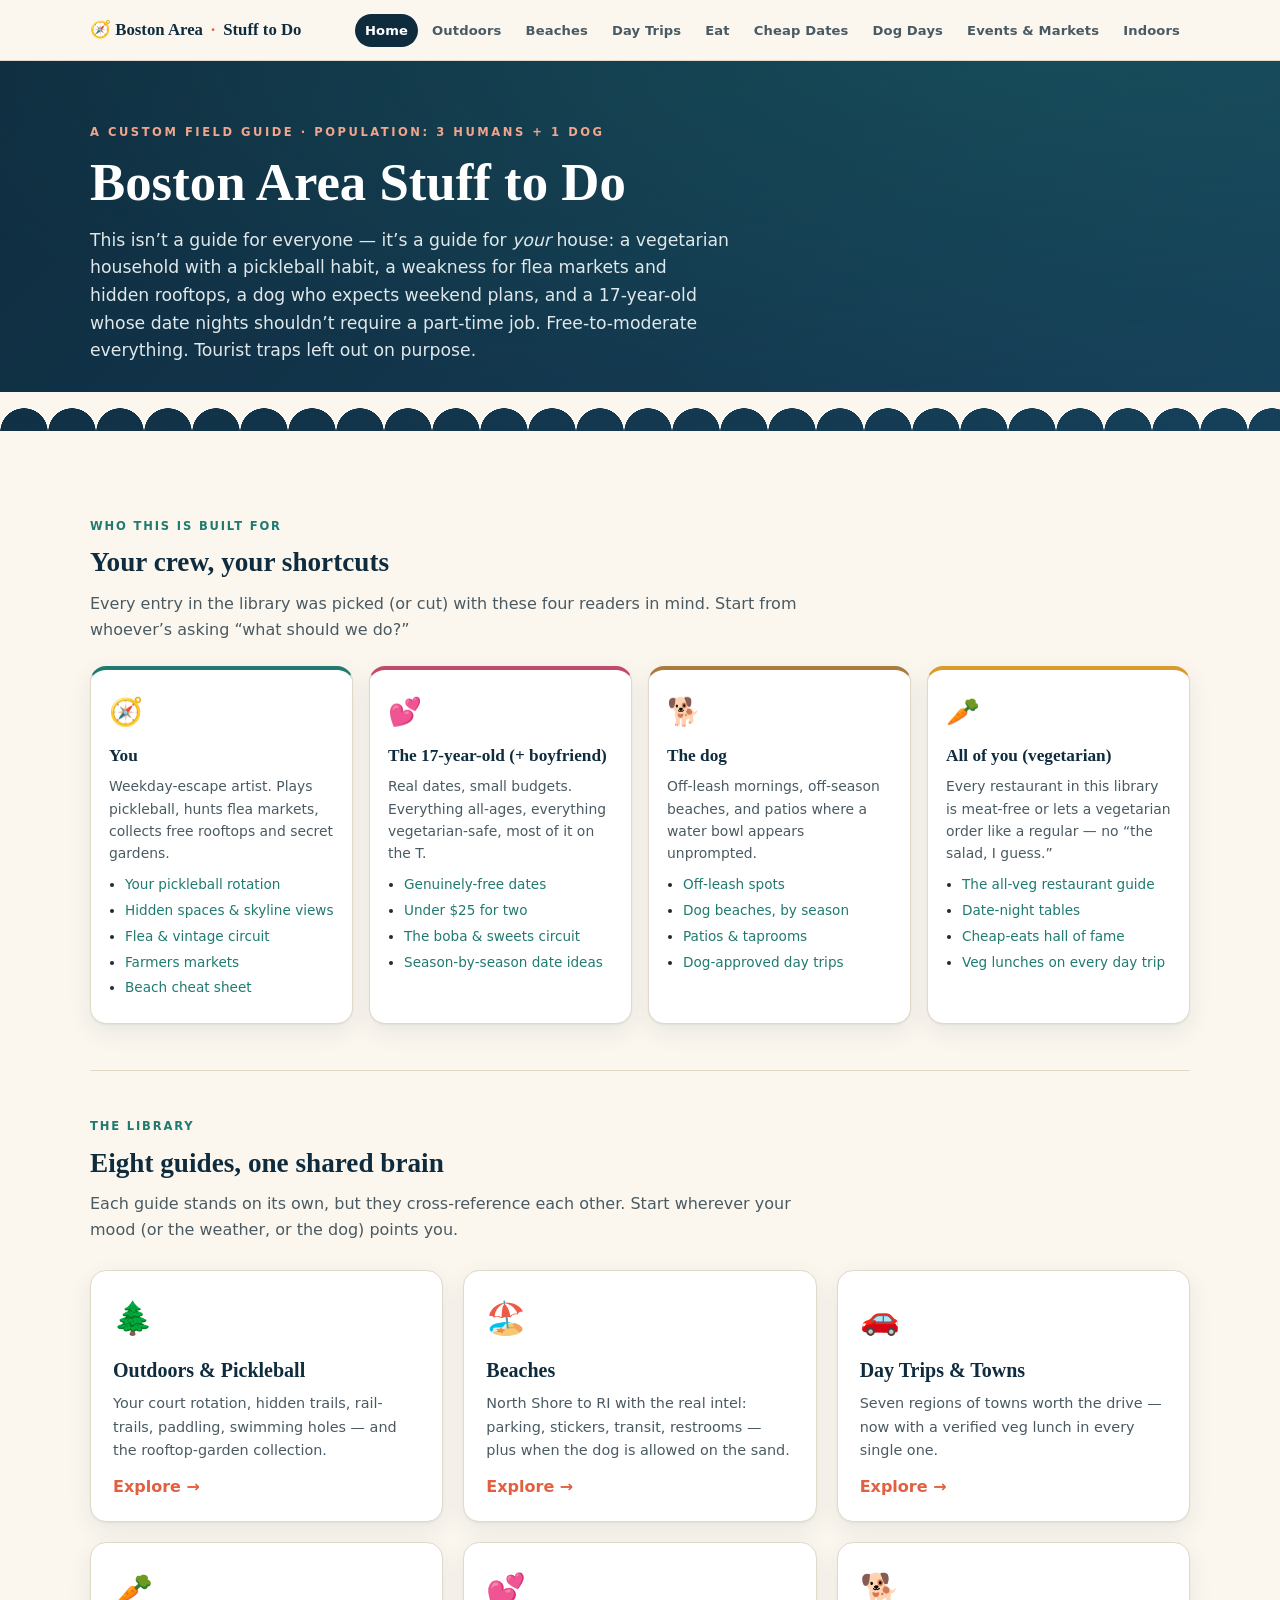
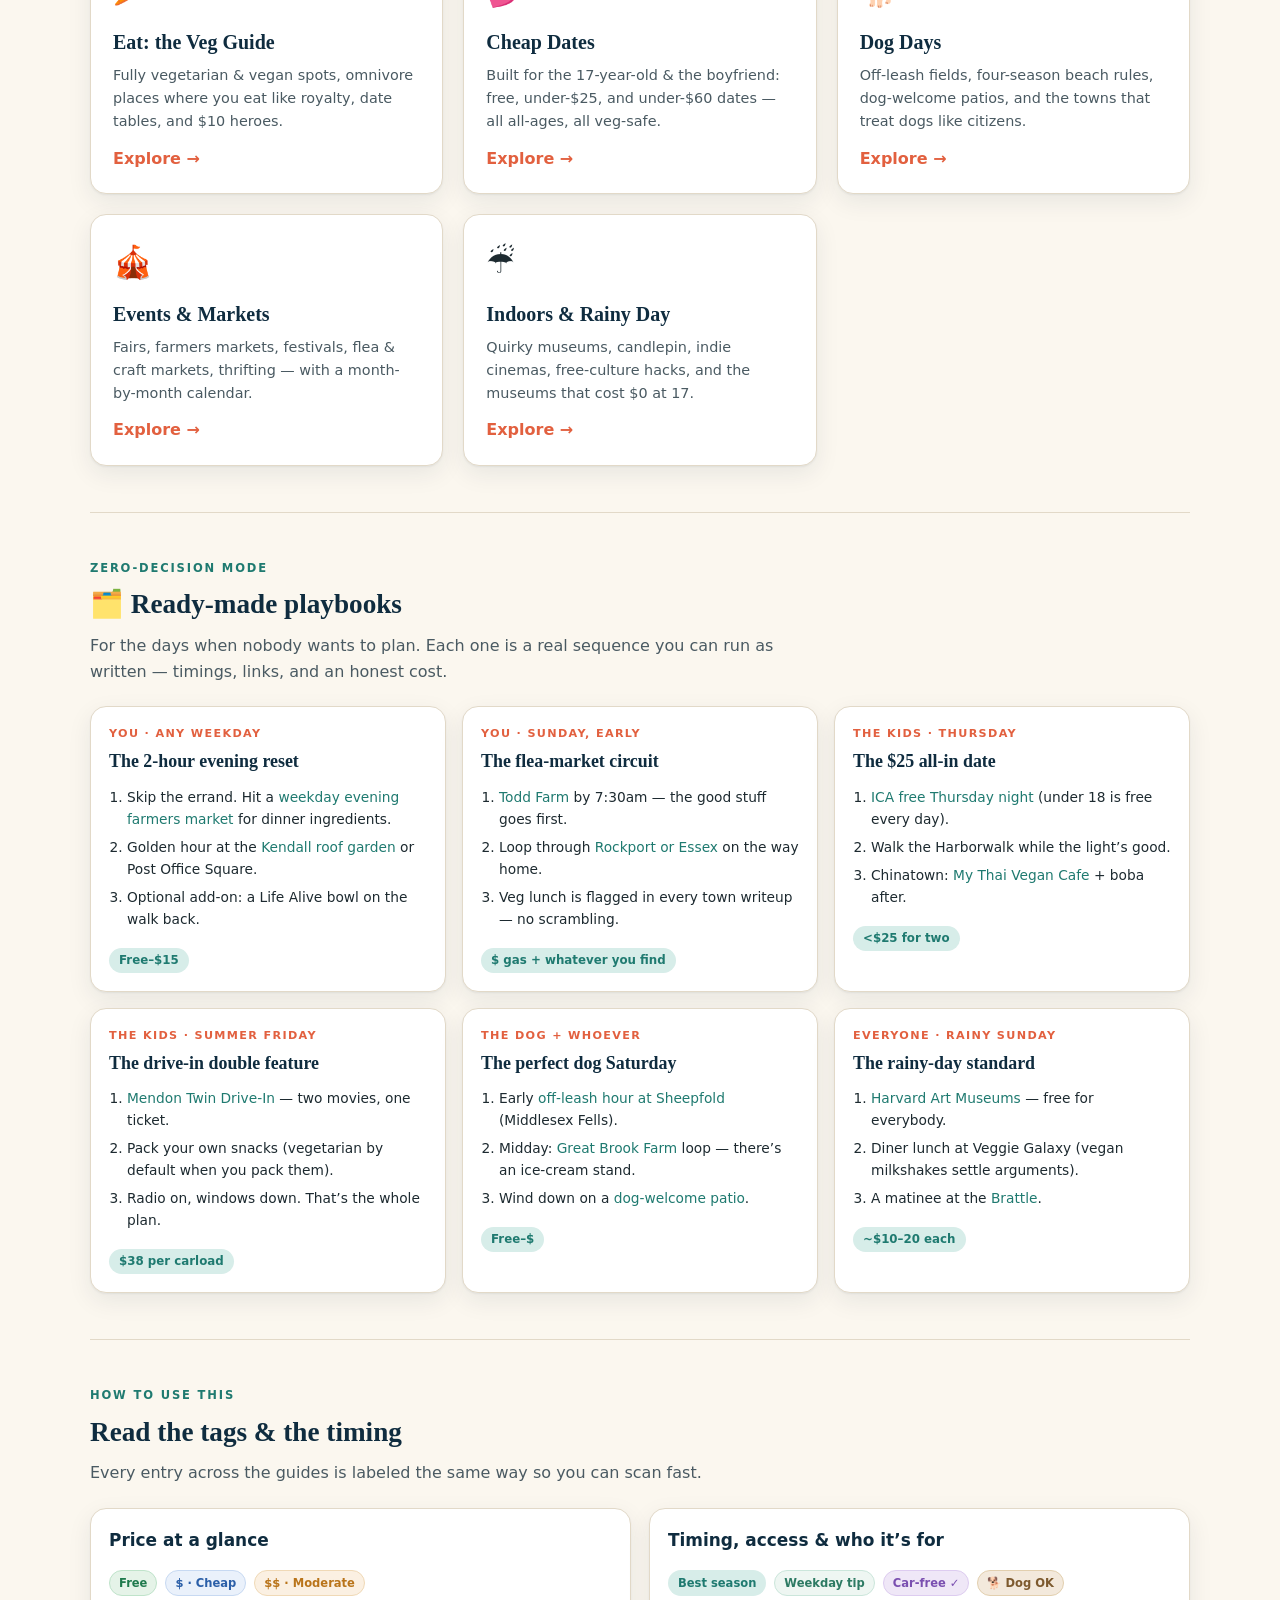
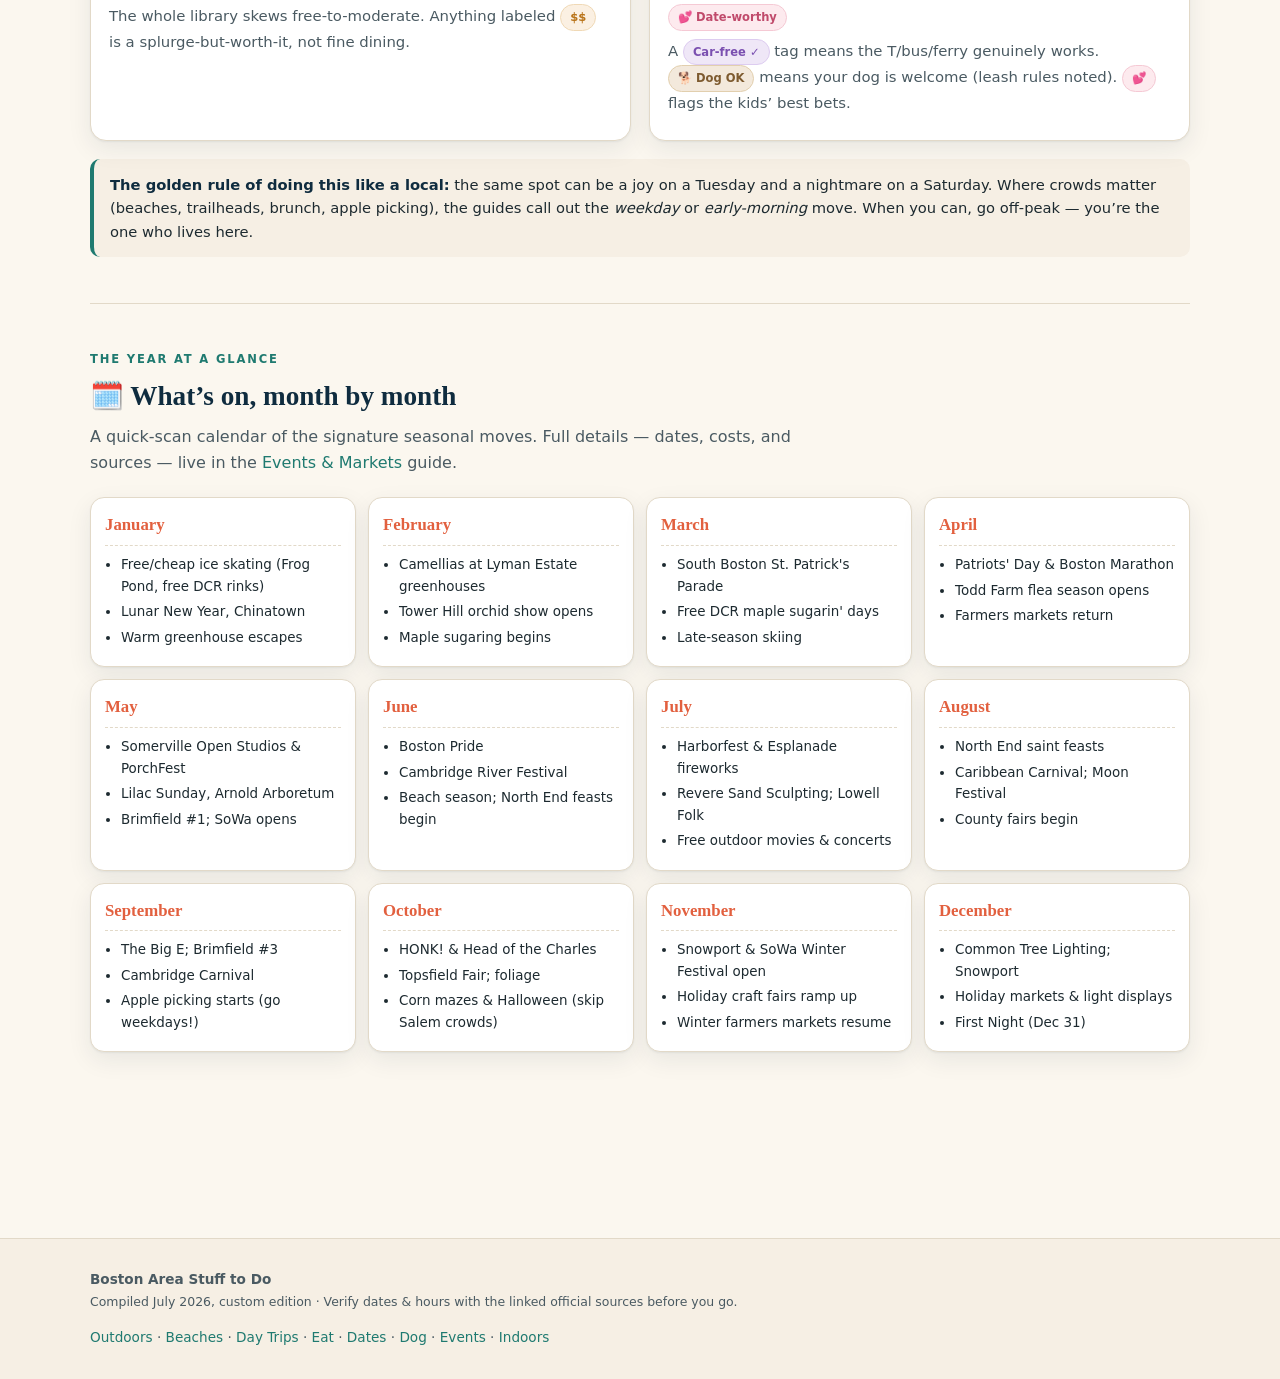
==== commit 535d9e8b: "Personalized rebuild: veg restaurant guide, Cheap Dates + Dog Days guides - restaurants.html rewritt" ====
--- a/boston-guide/index.html
+++ b/boston-guide/index.html
@@ -196,7 +196,7 @@
           <li>Pack your own snacks (vegetarian by default when you pack them).</li>
           <li>Radio on, windows down. That&rsquo;s the whole plan.</li>
         </ol>
-        <span class="pbcost">~$30–40 for two</span>
+        <span class="pbcost">$38 per carload</span>
       </div>
       <div class="playbook">
         <p class="pbwho">The dog + whoever</p>
@@ -274,7 +274,7 @@
       <div class="mcard"><h4>September</h4><ul><li>The Big E; Brimfield #3</li><li>Cambridge Carnival</li><li>Apple picking starts (go weekdays!)</li></ul></div>
       <div class="mcard"><h4>October</h4><ul><li>HONK! &amp; Head of the Charles</li><li>Topsfield Fair; foliage</li><li>Corn mazes &amp; Halloween (skip Salem crowds)</li></ul></div>
       <div class="mcard"><h4>November</h4><ul><li>Snowport &amp; SoWa Winter Festival open</li><li>Holiday craft fairs ramp up</li><li>Winter farmers markets resume</li></ul></div>
-      <div class="mcard"><h4>December</h4><ul><li>Common Tree Lighting; Blink!</li><li>Holiday markets &amp; light displays</li><li>First Night (Dec 31)</li></ul></div>
+      <div class="mcard"><h4>December</h4><ul><li>Common Tree Lighting; Snowport</li><li>Holiday markets &amp; light displays</li><li>First Night (Dec 31)</li></ul></div>
     </div>
   </section>
 
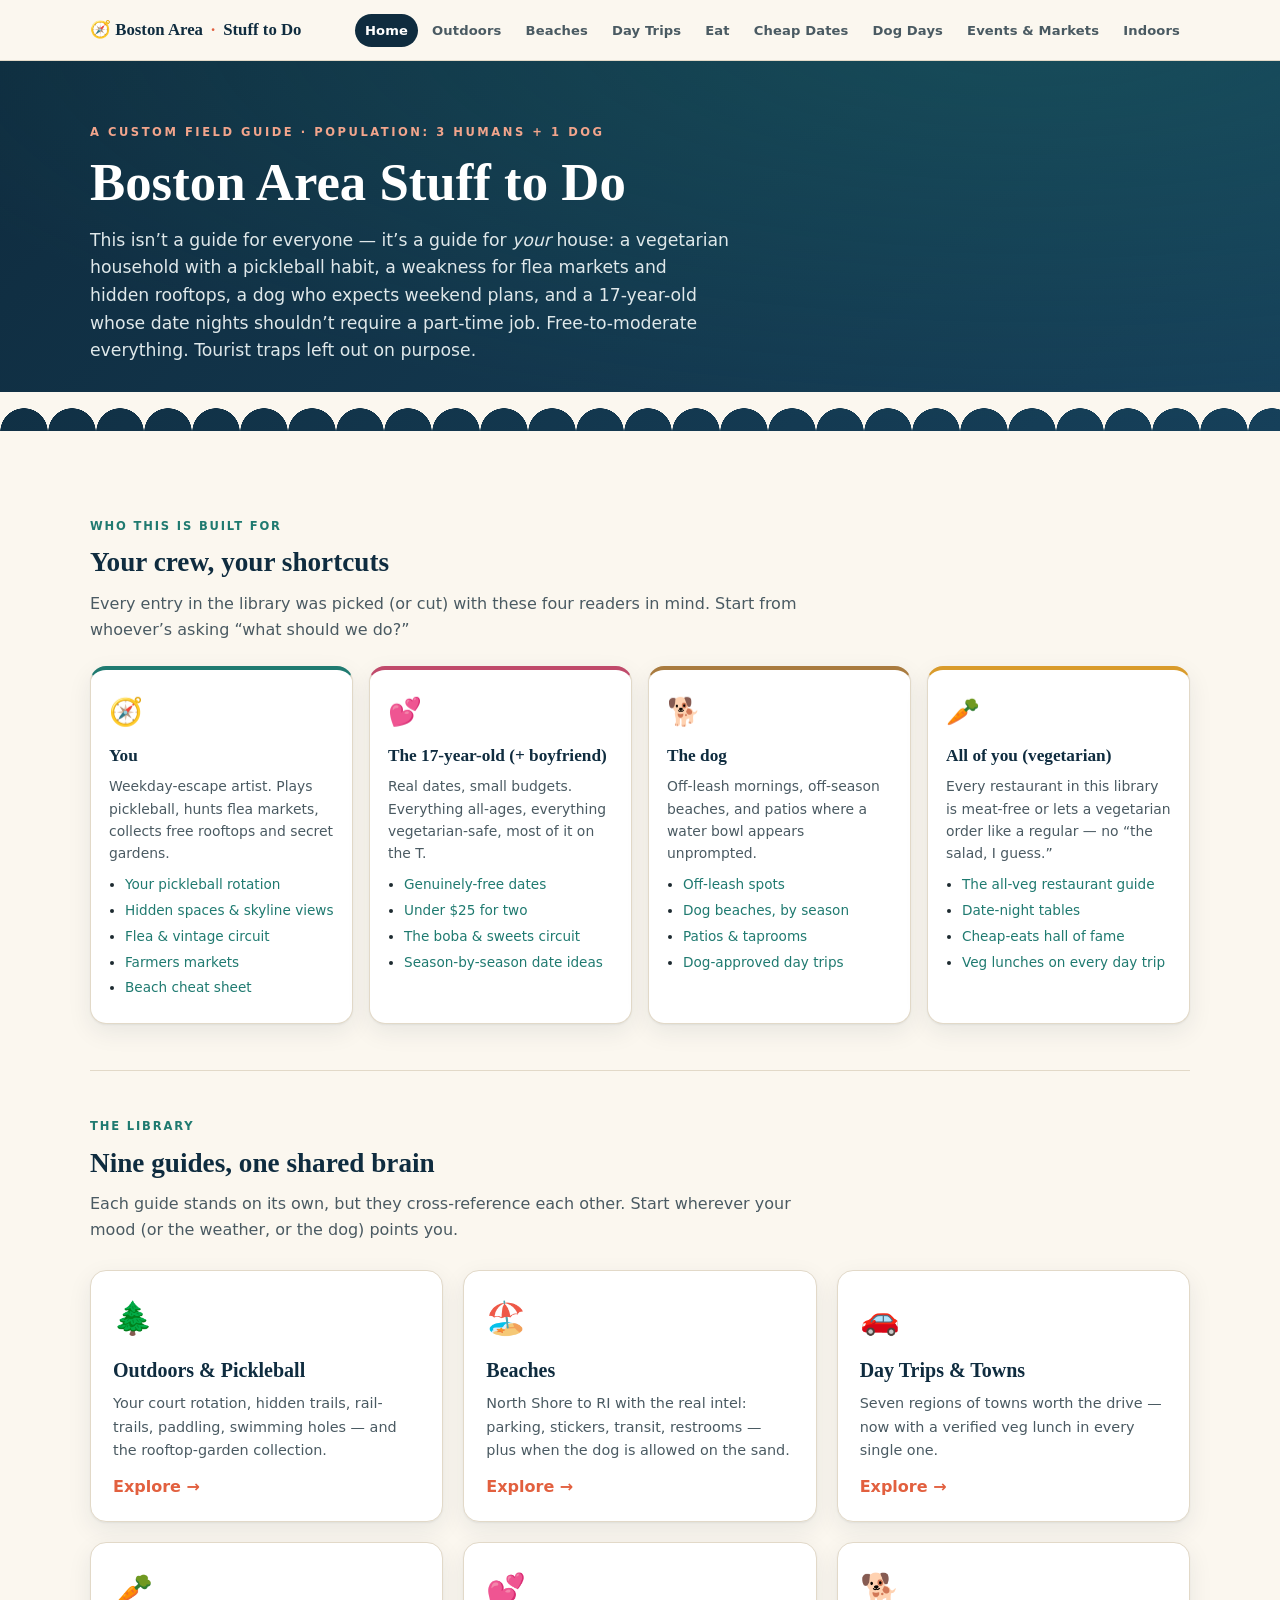
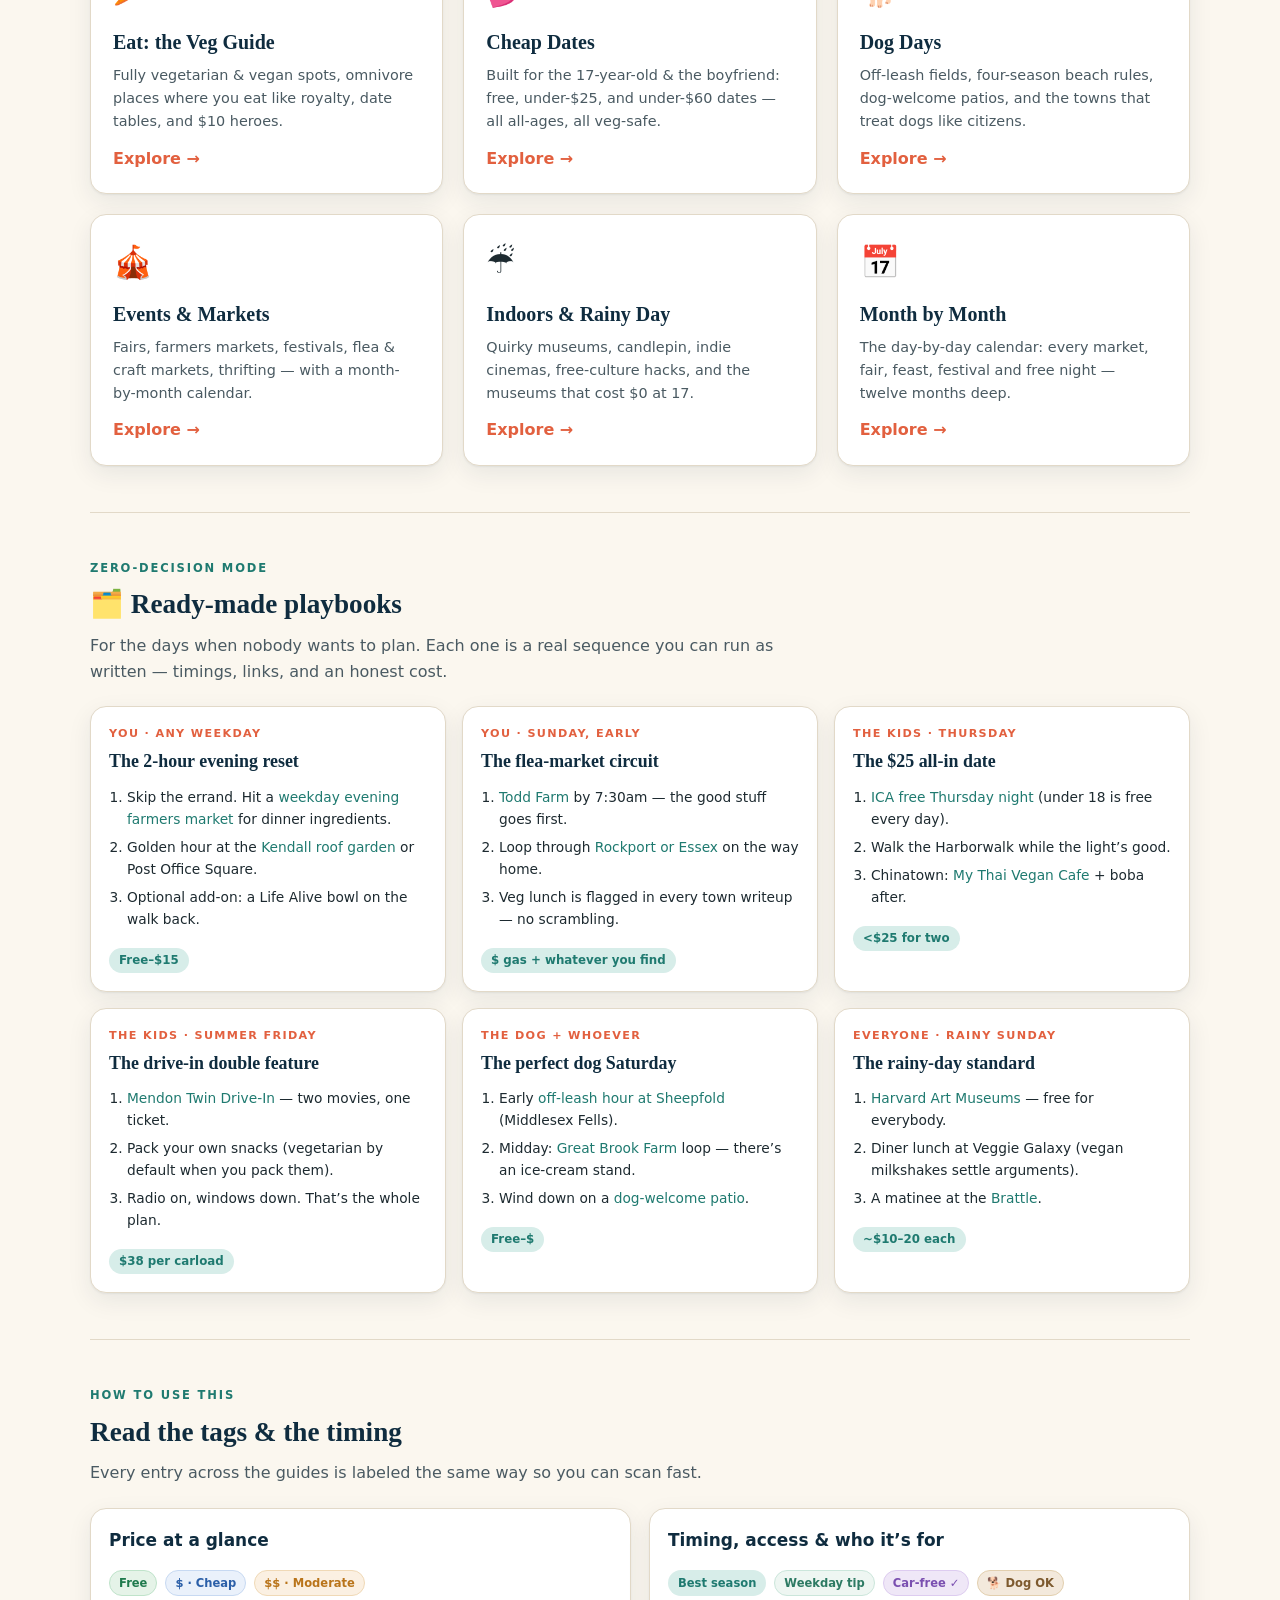
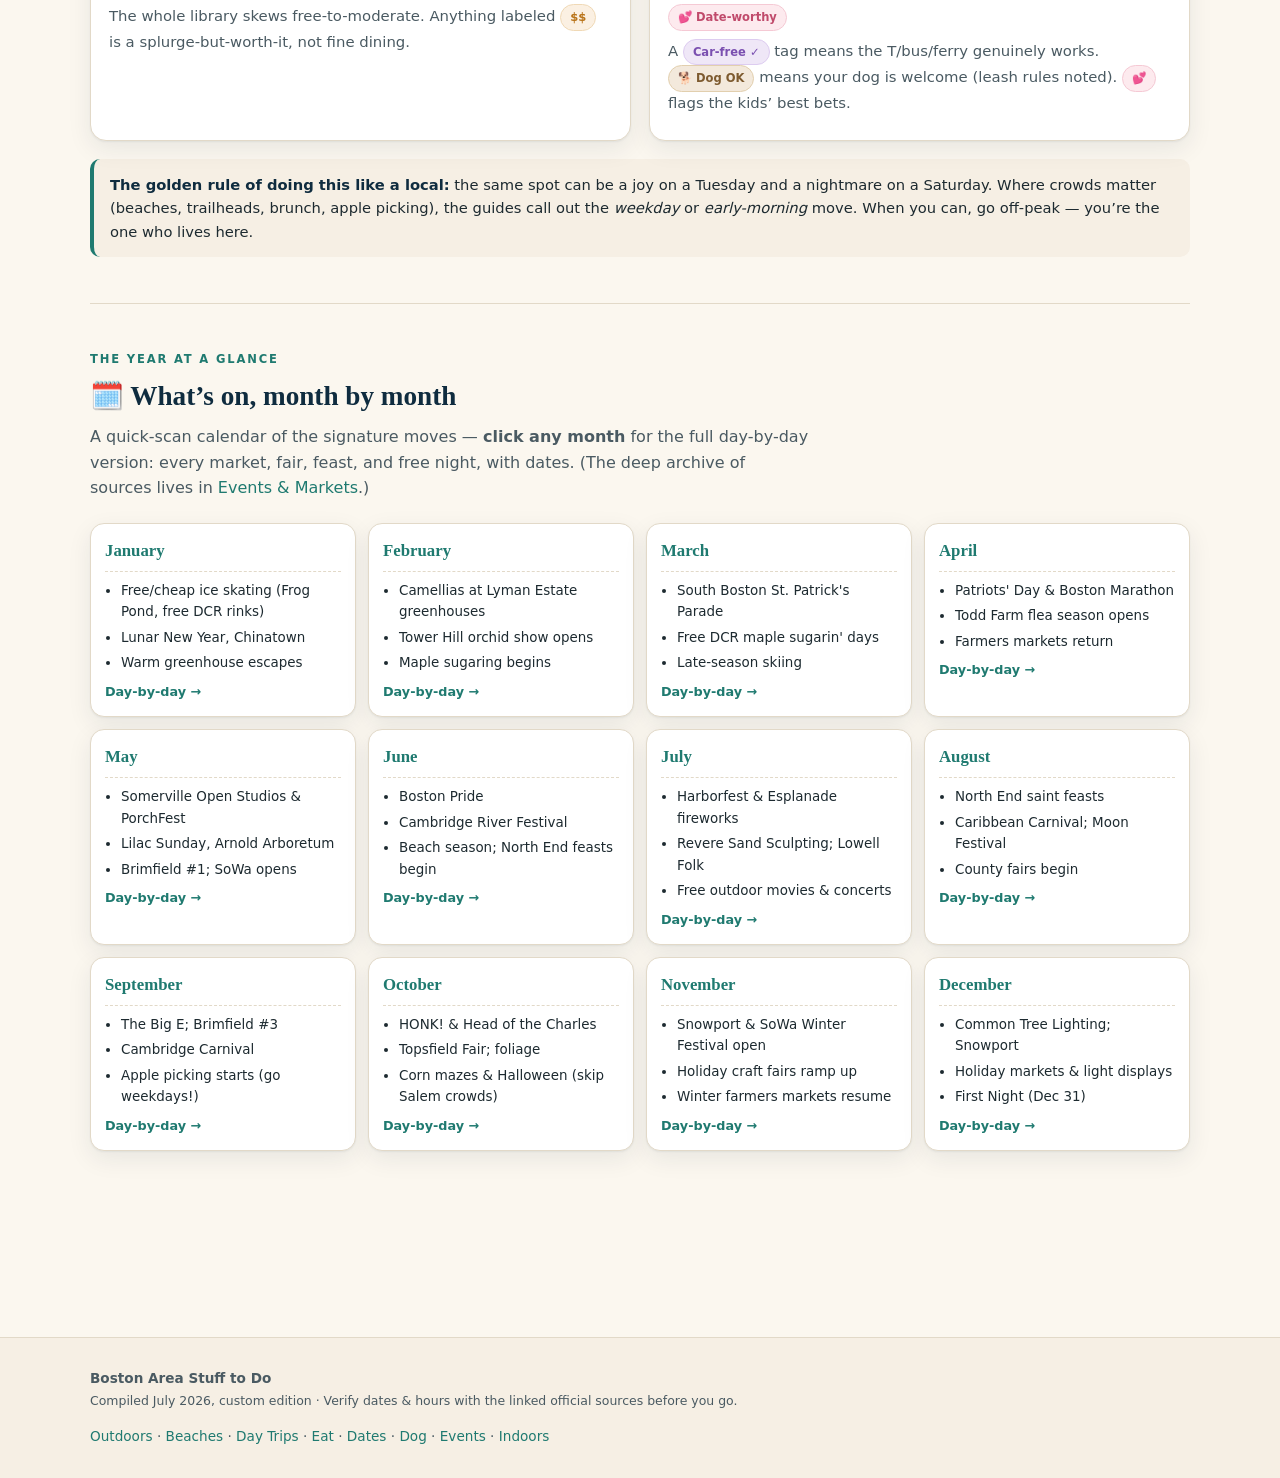
==== commit 612af895: "WIP: mobile nav fix + clickable month calendar scaffolding - guide.css: on phones the topbar becomes" ====
--- a/boston-guide/index.html
+++ b/boston-guide/index.html
@@ -95,7 +95,7 @@
 
   <section class="section" id="library">
     <p class="kicker">The Library</p>
-    <h2>Eight guides, one shared brain</h2>
+    <h2>Nine guides, one shared brain</h2>
     <p class="lede">Each guide stands on its own, but they cross-reference each other. Start wherever your mood (or the weather, or the dog) points you.</p>
 
     <div class="hub">
@@ -145,6 +145,12 @@
         <span class="ic">☔</span>
         <h3>Indoors &amp; Rainy Day</h3>
         <p>Quirky museums, candlepin, indie cinemas, free-culture hacks, and the museums that cost $0 at 17.</p>
+        <span class="arrow">Explore →</span>
+      </a>
+      <a class="hubcard" href="months.html">
+        <span class="ic">📅</span>
+        <h3>Month by Month</h3>
+        <p>The day-by-day calendar: every market, fair, feast, festival and free night &mdash; twelve months deep.</p>
         <span class="arrow">Explore →</span>
       </a>
     </div>
@@ -261,20 +267,20 @@
   <section class="section" id="calendar">
     <p class="kicker">The year at a glance</p>
     <h2>🗓️ What&rsquo;s on, month by month</h2>
-    <p class="lede">A quick-scan calendar of the signature seasonal moves. Full details &mdash; dates, costs, and sources &mdash; live in the <a href="events.html">Events &amp; Markets</a> guide.</p>
+    <p class="lede">A quick-scan calendar of the signature moves &mdash; <b>click any month</b> for the full day-by-day version: every market, fair, feast, and free night, with dates. (The deep archive of sources lives in <a href="events.html">Events &amp; Markets</a>.)</p>
     <div class="calgrid" id="year-calendar">
-      <div class="mcard"><h4>January</h4><ul><li>Free/cheap ice skating (Frog Pond, free DCR rinks)</li><li>Lunar New Year, Chinatown</li><li>Warm greenhouse escapes</li></ul></div>
-      <div class="mcard"><h4>February</h4><ul><li>Camellias at Lyman Estate greenhouses</li><li>Tower Hill orchid show opens</li><li>Maple sugaring begins</li></ul></div>
-      <div class="mcard"><h4>March</h4><ul><li>South Boston St. Patrick's Parade</li><li>Free DCR maple sugarin' days</li><li>Late-season skiing</li></ul></div>
-      <div class="mcard"><h4>April</h4><ul><li>Patriots' Day &amp; Boston Marathon</li><li>Todd Farm flea season opens</li><li>Farmers markets return</li></ul></div>
-      <div class="mcard"><h4>May</h4><ul><li>Somerville Open Studios &amp; PorchFest</li><li>Lilac Sunday, Arnold Arboretum</li><li>Brimfield #1; SoWa opens</li></ul></div>
-      <div class="mcard"><h4>June</h4><ul><li>Boston Pride</li><li>Cambridge River Festival</li><li>Beach season; North End feasts begin</li></ul></div>
-      <div class="mcard"><h4>July</h4><ul><li>Harborfest &amp; Esplanade fireworks</li><li>Revere Sand Sculpting; Lowell Folk</li><li>Free outdoor movies &amp; concerts</li></ul></div>
-      <div class="mcard"><h4>August</h4><ul><li>North End saint feasts</li><li>Caribbean Carnival; Moon Festival</li><li>County fairs begin</li></ul></div>
-      <div class="mcard"><h4>September</h4><ul><li>The Big E; Brimfield #3</li><li>Cambridge Carnival</li><li>Apple picking starts (go weekdays!)</li></ul></div>
-      <div class="mcard"><h4>October</h4><ul><li>HONK! &amp; Head of the Charles</li><li>Topsfield Fair; foliage</li><li>Corn mazes &amp; Halloween (skip Salem crowds)</li></ul></div>
-      <div class="mcard"><h4>November</h4><ul><li>Snowport &amp; SoWa Winter Festival open</li><li>Holiday craft fairs ramp up</li><li>Winter farmers markets resume</li></ul></div>
-      <div class="mcard"><h4>December</h4><ul><li>Common Tree Lighting; Snowport</li><li>Holiday markets &amp; light displays</li><li>First Night (Dec 31)</li></ul></div>
+      <div class="mcard"><h4><a href="months.html#m-jan">January</a></h4><ul><li>Free/cheap ice skating (Frog Pond, free DCR rinks)</li><li>Lunar New Year, Chinatown</li><li>Warm greenhouse escapes</li></ul><p class="small" style="margin:8px 0 0;"><a href="months.html#m-jan"><b>Day-by-day →</b></a></p></div>
+      <div class="mcard"><h4><a href="months.html#m-feb">February</a></h4><ul><li>Camellias at Lyman Estate greenhouses</li><li>Tower Hill orchid show opens</li><li>Maple sugaring begins</li></ul><p class="small" style="margin:8px 0 0;"><a href="months.html#m-feb"><b>Day-by-day →</b></a></p></div>
+      <div class="mcard"><h4><a href="months.html#m-mar">March</a></h4><ul><li>South Boston St. Patrick's Parade</li><li>Free DCR maple sugarin' days</li><li>Late-season skiing</li></ul><p class="small" style="margin:8px 0 0;"><a href="months.html#m-mar"><b>Day-by-day →</b></a></p></div>
+      <div class="mcard"><h4><a href="months.html#m-apr">April</a></h4><ul><li>Patriots' Day &amp; Boston Marathon</li><li>Todd Farm flea season opens</li><li>Farmers markets return</li></ul><p class="small" style="margin:8px 0 0;"><a href="months.html#m-apr"><b>Day-by-day →</b></a></p></div>
+      <div class="mcard"><h4><a href="months.html#m-may">May</a></h4><ul><li>Somerville Open Studios &amp; PorchFest</li><li>Lilac Sunday, Arnold Arboretum</li><li>Brimfield #1; SoWa opens</li></ul><p class="small" style="margin:8px 0 0;"><a href="months.html#m-may"><b>Day-by-day →</b></a></p></div>
+      <div class="mcard"><h4><a href="months.html#m-jun">June</a></h4><ul><li>Boston Pride</li><li>Cambridge River Festival</li><li>Beach season; North End feasts begin</li></ul><p class="small" style="margin:8px 0 0;"><a href="months.html#m-jun"><b>Day-by-day →</b></a></p></div>
+      <div class="mcard"><h4><a href="months.html#m-jul">July</a></h4><ul><li>Harborfest &amp; Esplanade fireworks</li><li>Revere Sand Sculpting; Lowell Folk</li><li>Free outdoor movies &amp; concerts</li></ul><p class="small" style="margin:8px 0 0;"><a href="months.html#m-jul"><b>Day-by-day →</b></a></p></div>
+      <div class="mcard"><h4><a href="months.html#m-aug">August</a></h4><ul><li>North End saint feasts</li><li>Caribbean Carnival; Moon Festival</li><li>County fairs begin</li></ul><p class="small" style="margin:8px 0 0;"><a href="months.html#m-aug"><b>Day-by-day →</b></a></p></div>
+      <div class="mcard"><h4><a href="months.html#m-sep">September</a></h4><ul><li>The Big E; Brimfield #3</li><li>Cambridge Carnival</li><li>Apple picking starts (go weekdays!)</li></ul><p class="small" style="margin:8px 0 0;"><a href="months.html#m-sep"><b>Day-by-day →</b></a></p></div>
+      <div class="mcard"><h4><a href="months.html#m-oct">October</a></h4><ul><li>HONK! &amp; Head of the Charles</li><li>Topsfield Fair; foliage</li><li>Corn mazes &amp; Halloween (skip Salem crowds)</li></ul><p class="small" style="margin:8px 0 0;"><a href="months.html#m-oct"><b>Day-by-day →</b></a></p></div>
+      <div class="mcard"><h4><a href="months.html#m-nov">November</a></h4><ul><li>Snowport &amp; SoWa Winter Festival open</li><li>Holiday craft fairs ramp up</li><li>Winter farmers markets resume</li></ul><p class="small" style="margin:8px 0 0;"><a href="months.html#m-nov"><b>Day-by-day →</b></a></p></div>
+      <div class="mcard"><h4><a href="months.html#m-dec">December</a></h4><ul><li>Common Tree Lighting; Snowport</li><li>Holiday markets &amp; light displays</li><li>First Night (Dec 31)</li></ul><p class="small" style="margin:8px 0 0;"><a href="months.html#m-dec"><b>Day-by-day →</b></a></p></div>
     </div>
   </section>
 
--- a/boston-guide/guide.css
+++ b/boston-guide/guide.css
@@ -70,6 +70,18 @@
 .navlinks a:hover { background: var(--teal-soft); color: var(--navy); text-decoration: none; }
 .navlinks a.active { background: var(--navy); color: #fff; }
 
+/* Mobile: brand row + one swipeable tab row (never a wrapped stack) */
+@media (max-width: 820px) {
+  .topbar .wrap { height: auto; flex-direction: column; align-items: stretch; gap: 0; padding-top: 8px; }
+  .brand { justify-content: center; padding-bottom: 6px; }
+  .navlinks { margin-left: 0; flex-wrap: nowrap; overflow-x: auto; -webkit-overflow-scrolling: touch;
+    gap: 6px; padding: 2px 2px 10px; scrollbar-width: none; }
+  .navlinks::-webkit-scrollbar { display: none; }
+  .navlinks a { flex: 0 0 auto; white-space: nowrap; font-size: .85rem; padding: 7px 12px;
+    background: var(--card); border: 1px solid var(--line); }
+  .navlinks a.active { border-color: var(--navy); }
+}
+
 /* ---------- Hero ---------- */
 .hero {
   background:
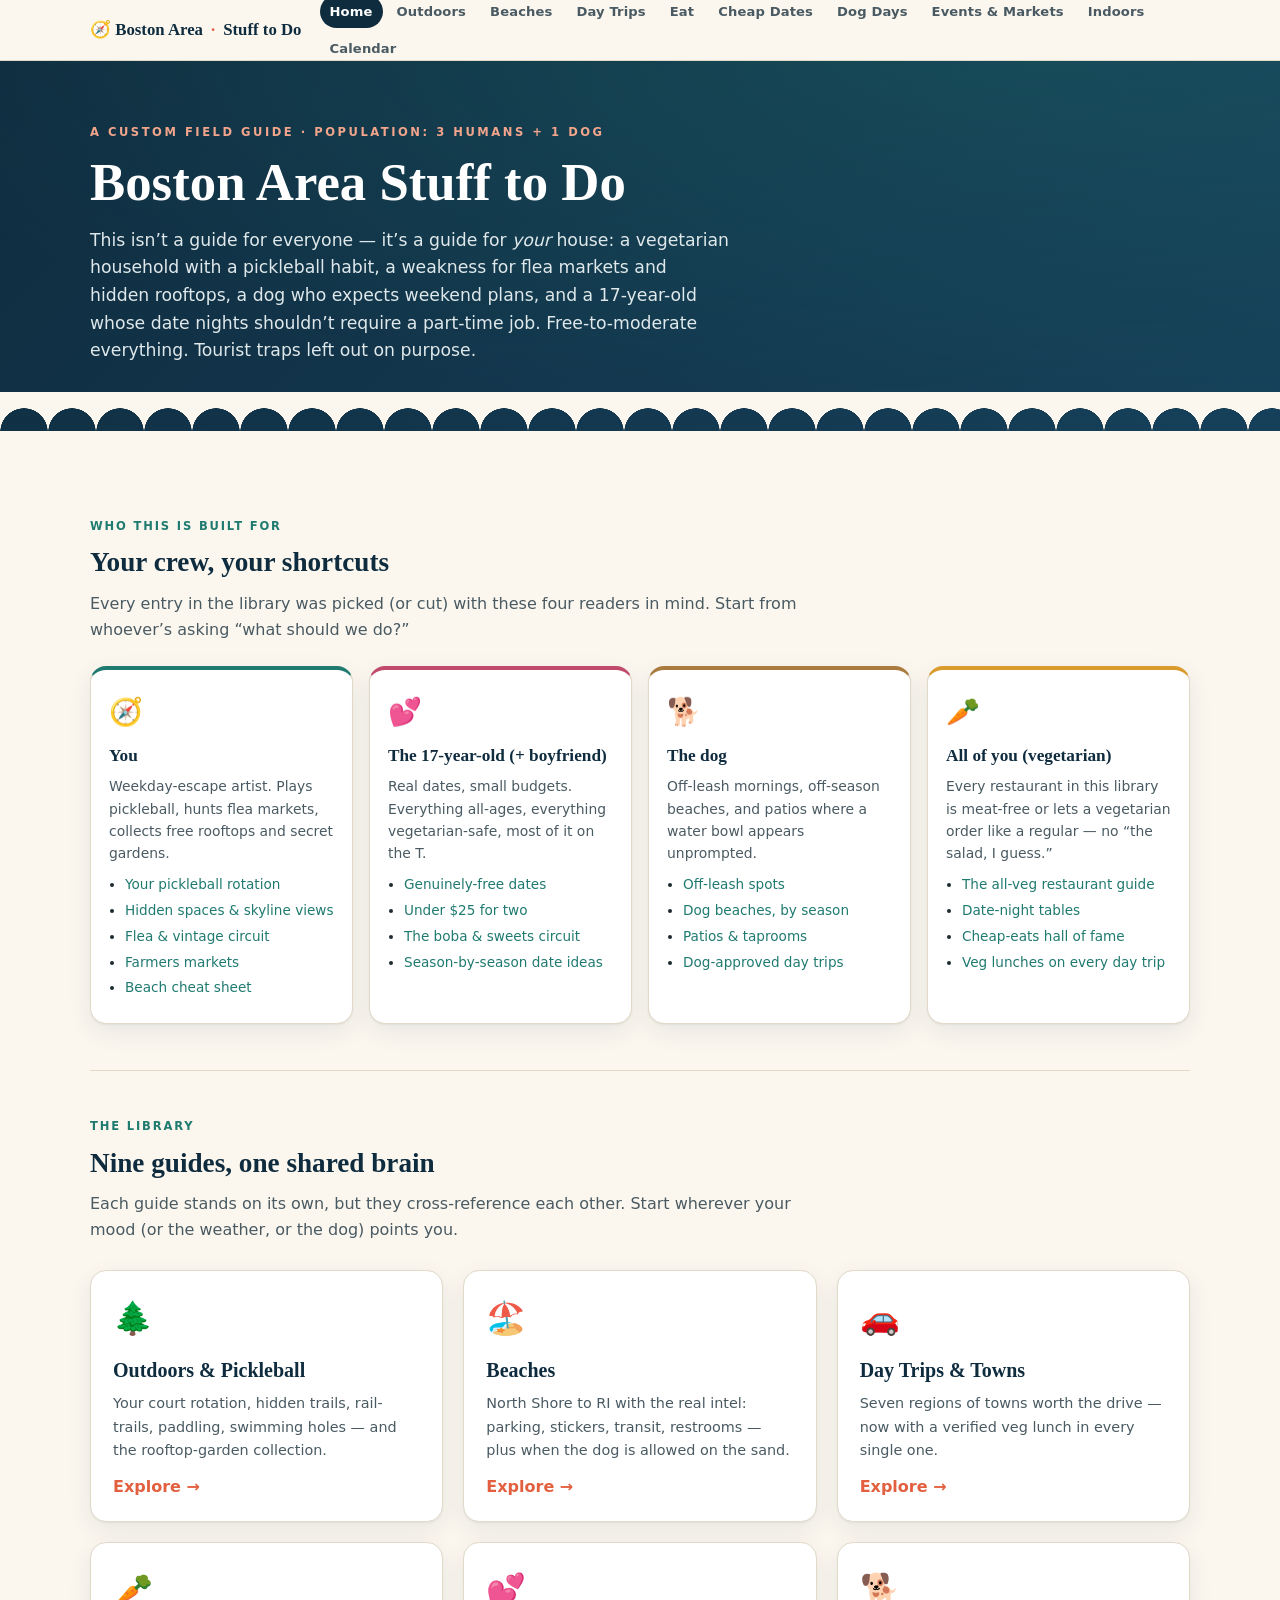
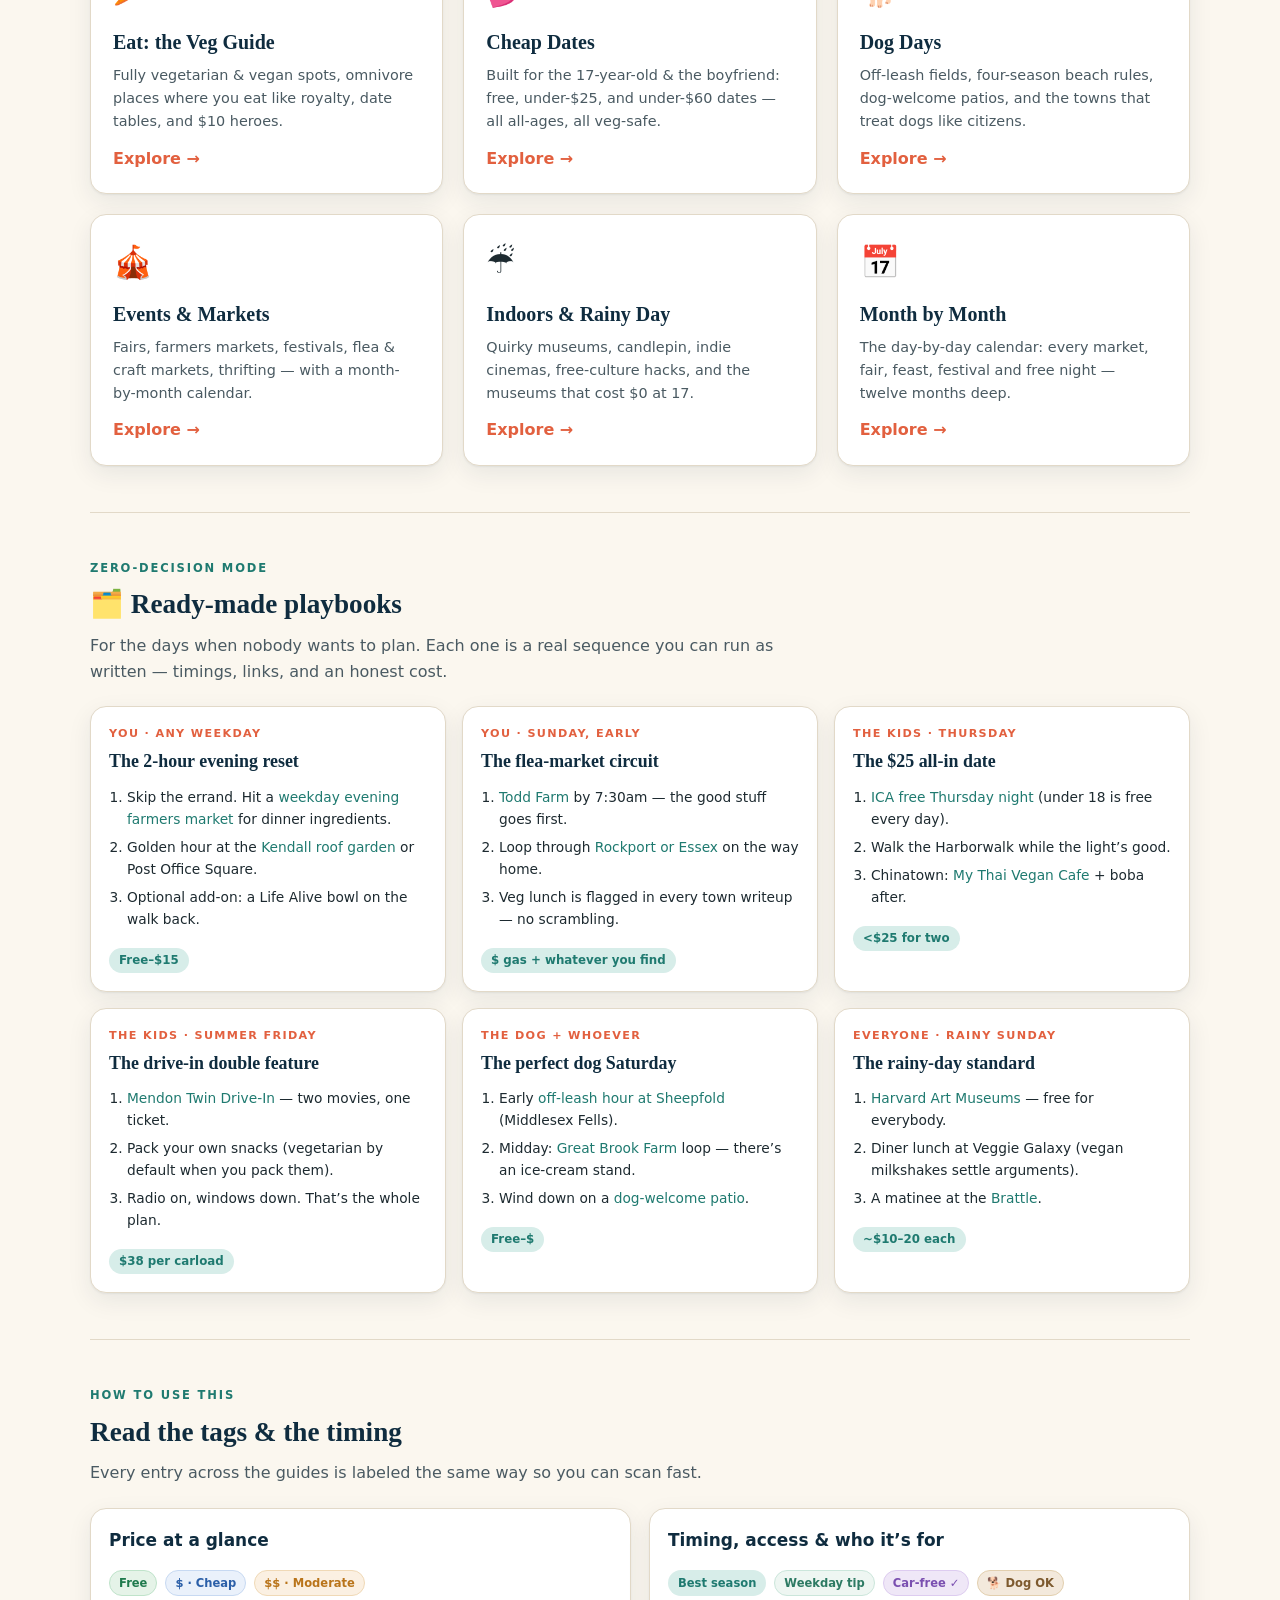
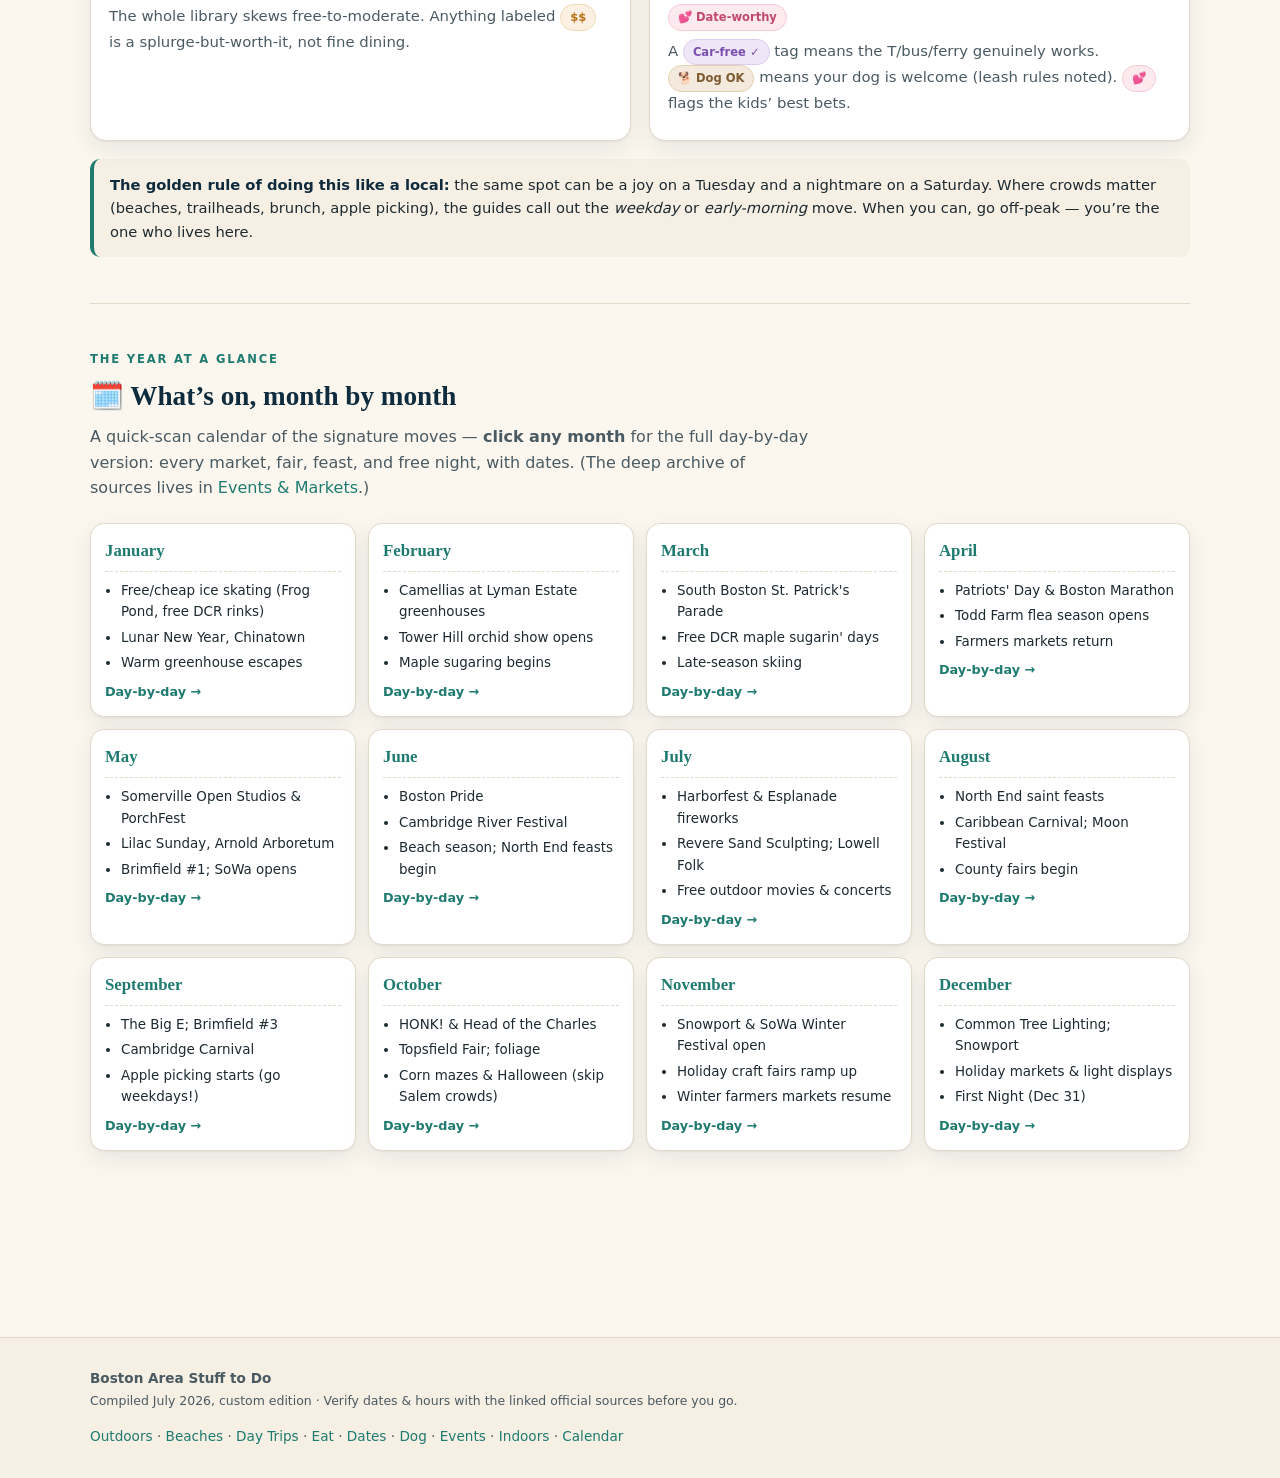
==== commit db14150c: "Add day-by-day Month-by-Month calendar guide; wire month cards to it - months.html: full July 2026 -" ====
--- a/boston-guide/index.html
+++ b/boston-guide/index.html
@@ -21,6 +21,7 @@
       <a href="dogs.html">Dog Days</a>
       <a href="events.html">Events &amp; Markets</a>
       <a href="indoor.html">Indoors</a>
+      <a href="months.html">Calendar</a>
     </nav>
   </div>
 </header>
@@ -301,7 +302,8 @@
       <a href="dates.html">Dates</a> ·
       <a href="dogs.html">Dog</a> ·
       <a href="events.html">Events</a> ·
-      <a href="indoor.html">Indoors</a>
+      <a href="indoor.html">Indoors</a> ·
+      <a href="months.html">Calendar</a>
     </div>
   </div>
 </footer>
